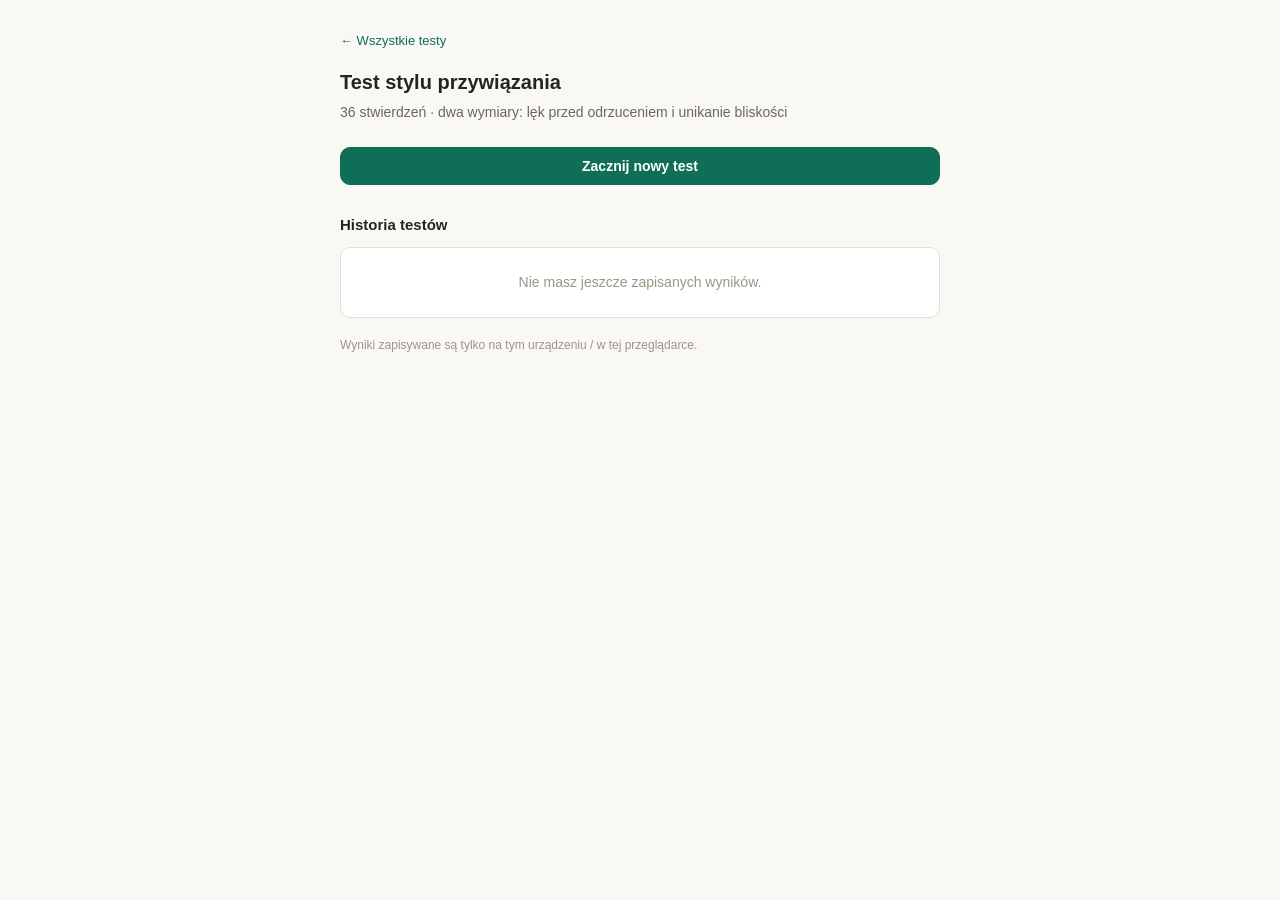
==== testy/test-przywiazania.html @ dd5290df "Pierwsza wersja: strona startowa i test stylu przywiązania - index.html: lista testów - testy/test-p" ====
<!DOCTYPE html>
<html lang="pl">
<head>
<meta charset="UTF-8">
<meta name="viewport" content="width=device-width, initial-scale=1.0">
<title>Test stylu przywiązania</title>
<style>
  :root{
    --bg:#FAF8F4;
    --surface:#FFFFFF;
    --surface-2:#F1EEE6;
    --text:#26241F;
    --text-secondary:#6B6759;
    --text-muted:#9A9585;
    --border:#E3DFD2;
    --accent:#0F6E56;
    --accent-100:#E1F5EE;
    --accent-800:#085041;
    --warm:#B5511E;
    --warm-100:#FAECE7;
    --warm-800:#4A1B0C;
    --radius:10px;
  }
  @media (prefers-color-scheme: dark){
    :root{
      --bg:#1B1A17;
      --surface:#242320;
      --surface-2:#2D2B27;
      --text:#EDEAE1;
      --text-secondary:#B0AB9C;
      --text-muted:#7C7869;
      --border:#3A3833;
      --accent:#5DCAA5;
      --accent-100:#0F6E56;
      --accent-800:#E1F5EE;
      --warm:#F0997B;
      --warm-100:#712B13;
      --warm-800:#FAECE7;
    }
  }
  *{box-sizing:border-box;}
  body{
    margin:0;
    font-family:-apple-system,BlinkMacSystemFont,"Segoe UI",Roboto,Helvetica,Arial,sans-serif;
    background:var(--bg);
    color:var(--text);
    line-height:1.55;
  }
  #app{
    max-width:640px;
    margin:0 auto;
    padding:28px 20px 60px;
  }
  h1{
    font-size:20px;
    font-weight:600;
    margin:0 0 4px;
  }
  .subtitle{
    color:var(--text-secondary);
    font-size:14px;
    margin:0 0 24px;
  }
  .card{
    background:var(--surface);
    border:1px solid var(--border);
    border-radius:var(--radius);
    padding:18px 18px;
    margin-bottom:14px;
  }
  button{
    font-family:inherit;
    font-size:14px;
    border-radius:var(--radius);
    border:1px solid var(--border);
    background:var(--surface);
    color:var(--text);
    padding:10px 14px;
    cursor:pointer;
  }
  button:hover{background:var(--surface-2);}
  button:active{transform:scale(0.98);}
  button:disabled{opacity:0.4;cursor:default;}
  .btn-primary{
    background:var(--accent);
    color:#fff;
    border:1px solid var(--accent);
    font-weight:600;
  }
  .btn-primary:hover{filter:brightness(1.05);}
  .btn-block{width:100%;}
  .progress-track{
    height:5px;
    background:var(--surface-2);
    border-radius:3px;
    overflow:hidden;
    margin-bottom:18px;
  }
  .progress-fill{
    height:100%;
    background:var(--accent);
    border-radius:3px;
    transition:width .2s ease;
  }
  .q-meta{
    font-size:12px;
    color:var(--text-muted);
    margin:0 0 6px;
  }
  .q-text{
    font-size:17px;
    margin:0 0 18px;
  }
  .scale-row{
    display:grid;
    grid-template-columns:repeat(7,1fr);
    gap:6px;
    margin-bottom:6px;
  }
  .scale-btn{
    padding:10px 0;
    font-weight:600;
    font-size:14px;
    text-align:center;
  }
  .scale-btn.selected{
    background:var(--accent);
    border-color:var(--accent);
    color:#fff;
  }
  .scale-labels{
    display:flex;
    justify-content:space-between;
    font-size:11px;
    color:var(--text-muted);
    margin-bottom:20px;
  }
  .nav-row{
    display:flex;
    justify-content:space-between;
    align-items:center;
  }
  .badge{
    display:inline-block;
    font-size:12px;
    font-weight:600;
    padding:3px 10px;
    border-radius:20px;
    background:var(--accent-100);
    color:var(--accent-800);
  }
  .result-id{
    font-size:12px;
    color:var(--text-muted);
    font-family:ui-monospace,SFMono-Regular,Menlo,monospace;
  }
  .metric-label{
    display:flex;
    justify-content:space-between;
    font-size:13px;
    color:var(--text-secondary);
    margin-bottom:4px;
  }
  .metric-track{
    height:9px;
    background:var(--surface-2);
    border-radius:5px;
    overflow:hidden;
    margin-bottom:16px;
  }
  .metric-fill{
    height:100%;
    border-radius:5px;
  }
  .style-name{
    font-size:22px;
    font-weight:600;
    margin:0 0 4px;
  }
  .style-desc{
    font-size:15px;
    color:var(--text-secondary);
    margin:0 0 4px;
  }
  .hist-item{
    display:flex;
    justify-content:space-between;
    align-items:center;
    padding:12px 4px;
    border-bottom:1px solid var(--border);
    cursor:pointer;
  }
  .hist-item:last-child{border-bottom:none;}
  .hist-date{
    font-size:13px;
    color:var(--text-secondary);
  }
  .hist-style{
    font-size:14px;
    font-weight:600;
  }
  .empty{
    color:var(--text-muted);
    font-size:14px;
    text-align:center;
    padding:20px 0;
  }
  .answer-row{
    display:flex;
    justify-content:space-between;
    gap:12px;
    padding:8px 0;
    border-bottom:1px solid var(--border);
    font-size:13px;
  }
  .answer-row:last-child{border-bottom:none;}
  .answer-q{color:var(--text-secondary);}
  .answer-v{font-weight:600;white-space:nowrap;}
  .link-btn{
    background:none;
    border:none;
    color:var(--accent);
    padding:0;
    font-weight:600;
  }
  .top-nav{
    display:flex;
    gap:8px;
    margin-bottom:18px;
  }
  .note{
    font-size:12px;
    color:var(--text-muted);
    margin-top:18px;
  }
  .error-banner{
    background:var(--warm-100);
    color:var(--warm-800);
    border:1px solid var(--warm);
    border-radius:var(--radius);
    padding:12px 14px;
    font-size:13px;
    margin-bottom:14px;
  }
</style>
</head>
<body>
<div id="app"></div>
<script>
// 36-pozycyjny kwestionariusz stylu przywiązania (wersja autorska,
// inspirowana dwuwymiarowym modelem lęku i unikania stosowanym m.in. w ECR-R)
const ITEMS = [
  {t:'anx', r:false, q:'Martwię się, że partner nie kocha mnie tak bardzo, jak ja jego/ją.'},
  {t:'avo', r:false, q:'Wolę nie dzielić się głębszymi uczuciami z partnerem.'},
  {t:'anx', r:false, q:'Często zastanawiam się, czy partner naprawdę chce ze mną być.'},
  {t:'avo', r:false, q:'Czuję się nieswojo, gdy partner chce być bardzo blisko mnie emocjonalnie.'},
  {t:'anx', r:false, q:'Boję się, że zostanę odrzucony/a lub porzucony/a przez bliską osobę.'},
  {t:'avo', r:false, q:'Trudno mi pozwolić sobie na zależność od bliskiej osoby.'},
  {t:'anx', r:false, q:'Potrzebuję częstych zapewnień, że jestem kochany/a.'},
  {t:'avo', r:false, q:'Wolę radzić sobie z problemami sam/sama niż szukać wsparcia u partnera.'},
  {t:'anx', r:false, q:'Czuję niepokój, gdy partner spędza czas z dala ode mnie.'},
  {t:'avo', r:false, q:'Zachowuję dystans, gdy związek staje się zbyt intymny.'},
  {t:'anx', r:false, q:'Łatwo wpadam w niepokój, gdy myślę, że nasz związek może się skończyć.'},
  {t:'avo', r:false, q:'Rzadko otwieram się przed partnerem na temat swoich obaw.'},
  {t:'anx', r:false, q:'Zbytnio przejmuję się tym, co partner o mnie myśli.'},
  {t:'avo', r:false, q:'Czuję się skrępowany/a, gdy partner okazuje mi zbyt dużo czułości.'},
  {t:'anx', r:false, q:'Czuję się niespokojny/a, gdy nie mam kontaktu z partnerem przez dłuższy czas.'},
  {t:'avo', r:false, q:'Wolę, żeby związek nie wymagał zbyt dużej bliskości emocjonalnej.'},
  {t:'anx', r:false, q:'Boję się, że partner straci zainteresowanie mną.'},
  {t:'avo', r:false, q:'Trudno mi mówić partnerowi o swoich prawdziwych uczuciach.'},
  {t:'anx', r:false, q:'Często potrzebuję potwierdzenia, że nasz związek ma się dobrze.'},
  {t:'avo', r:false, q:'Unikam rozmów o przyszłości związku.'},
  {t:'anx', r:false, q:'Martwię się, że nie jestem wystarczająco dobry/a dla partnera.'},
  {t:'avo', r:false, q:'Czuję ulgę, gdy mam czas z dala od partnera.'},
  {t:'anx', r:false, q:'Kiedy partner jest w złym humorze, zastanawiam się, czy to przeze mnie.'},
  {t:'avo', r:false, q:'Wolę zachować część swojego życia tylko dla siebie, nawet przed partnerem.'},
  {t:'anx', r:true,  q:'Czuję się bezpiecznie w związku i rzadko się o niego martwię.'},
  {t:'avo', r:true,  q:'Czuję się swobodnie, dzieląc się z partnerem swoimi myślami i uczuciami.'},
  {t:'anx', r:true,  q:'Rzadko obawiam się, że partner mnie zostawi.'},
  {t:'avo', r:true,  q:'Łatwo mi prosić partnera o wsparcie, gdy tego potrzebuję.'},
  {t:'anx', r:true,  q:'Łatwo mi zaufać, że partner mnie kocha.'},
  {t:'avo', r:true,  q:'Cieszy mnie bliskość emocjonalna z partnerem.'},
  {t:'anx', r:true,  q:'Kiedy nie mogę skontaktować się z partnerem, zakładam po prostu, że ma zajęty dzień.'},
  {t:'avo', r:true,  q:'Bez trudu pozwalam sobie na zależność od bliskiej osoby.'},
  {t:'anx', r:true,  q:'Nie potrzebuję ciągłych zapewnień, by czuć się pewnie w związku.'},
  {t:'avo', r:true,  q:'Rozmowa o uczuciach z partnerem przychodzi mi naturalnie.'},
  {t:'anx', r:true,  q:'Zwykle nie martwię się tym, co partner o mnie myśli.'},
  {t:'avo', r:true,  q:'Czuję się komfortowo, gdy partner jest bardzo blisko mnie emocjonalnie.'}
];
const SCALE_MIN_LABEL = 'zdecydowanie się nie zgadzam';
const SCALE_MAX_LABEL = 'zdecydowanie się zgadzam';

let state = { view:'home', qIdx:0, answers:new Array(ITEMS.length).fill(null), history:[], viewingId:null, viewingFull:null };

const app = document.getElementById('app');

function genId(){
  const d = new Date();
  const stamp = d.getFullYear().toString()+String(d.getMonth()+1).padStart(2,'0')+String(d.getDate()).padStart(2,'0')+'-'+String(d.getHours()).padStart(2,'0')+String(d.getMinutes()).padStart(2,'0')+String(d.getSeconds()).padStart(2,'0');
  const rand = Math.random().toString(36).slice(2,6).toUpperCase();
  return 'T-'+stamp+'-'+rand;
}

function computeResult(answers){
  const anxVals = [], avoVals = [];
  ITEMS.forEach((it,i)=>{
    let v = answers[i];
    if(v===null) return;
    if(it.r) v = 8 - v;
    if(it.t==='anx') anxVals.push(v); else avoVals.push(v);
  });
  const anxAvg = anxVals.reduce((a,b)=>a+b,0)/anxVals.length;
  const avoAvg = avoVals.reduce((a,b)=>a+b,0)/avoVals.length;
  const anxPct = Math.round(((anxAvg-1)/6)*100);
  const avoPct = Math.round(((avoAvg-1)/6)*100);
  const highAnx = anxAvg > 4;
  const highAvo = avoAvg > 4;
  let style, desc;
  if(!highAnx && !highAvo){
    style='Bezpieczny';
    desc='Czujesz się względnie swobodnie zarówno z bliskością, jak i z niezależnością. Ufasz partnerowi i nie masz silnej obawy przed odrzuceniem ani potrzeby trzymania dystansu.';
  } else if(highAnx && !highAvo){
    style='Lękowo-ambiwalentny';
    desc='Zależy Ci na bliskości i często potrzebujesz zapewnień o uczuciach partnera. Możesz odczuwać niepokój związany z obawą przed odrzuceniem lub utratą związku.';
  } else if(!highAnx && highAvo){
    style='Unikająco-lekceważący';
    desc='Cenisz niezależność i możesz czuć dyskomfort przy dużej bliskości emocjonalnej. Wolisz polegać na sobie niż szukać wsparcia u innych.';
  } else {
    style='Lękowo-unikający';
    desc='Z jednej strony pragniesz bliskości, z drugiej obawiasz się jej i trzymasz dystans. To połączenie niepokoju o relację i trudności z otwarciem się na partnera.';
  }
  return {anxPct, avoPct, style, desc};
}

// --- Warstwa zapisu -------------------------------------------------------
// Działa w dwóch środowiskach:
//  1) artefakt Claude (window.storage) - gdy plik otwarty na claude.ai,
//  2) zwykła strona WWW, np. GitHub Pages (localStorage przeglądarki).
// W obu przypadkach dane zostają WYŁĄCZNIE na urządzeniu użytkownika.
const store = (function(){
  const hasClaude = !!(window.storage && typeof window.storage.get === 'function' && typeof window.storage.set === 'function');
  let hasLocal = false;
  try{ localStorage.setItem('__t','1'); localStorage.removeItem('__t'); hasLocal = true; }catch(e){}
  return {
    available: hasClaude || hasLocal,
    async get(key){
      if(hasClaude){ const r = await window.storage.get(key, false); return r && r.value ? r.value : null; }
      if(hasLocal){ return localStorage.getItem(key); }
      return null;
    },
    async set(key, value){
      if(hasClaude){ await window.storage.set(key, value, false); return; }
      if(hasLocal){ localStorage.setItem(key, value); return; }
      throw new Error('brak dostępnego magazynu danych');
    }
  };
})();

function storageAvailable(){ return store.available; }

async function loadIndex(){
  if(!storageAvailable()) return [];
  try{
    const v = await store.get('ecrr_index');
    return v ? JSON.parse(v) : [];
  }catch(e){ return []; }
}

async function saveTest(answers, result){
  const id = genId();
  const date = new Date().toISOString();
  const full = Object.assign({ id: id, date: date, answers: answers }, result);
  let saveError = null;
  if(!storageAvailable()){
    saveError = 'Zapis niedostępny: przeglądarka blokuje pamięć lokalną (np. tryb prywatny). Wynik jest widoczny poniżej, ale nie trafi do historii.';
  } else {
    try{
      await store.set('ecrr_full_'+id, JSON.stringify(full));
      const idx = await loadIndex();
      idx.unshift({ id: id, date: date, anxPct: result.anxPct, avoPct: result.avoPct, style: result.style });
      await store.set('ecrr_index', JSON.stringify(idx));
    }catch(e){
      saveError = 'Zapis nie powiódł się (' + (e && e.message ? e.message : 'nieznany błąd') + '). Wynik jest widoczny poniżej, ale nie trafi do historii.';
    }
  }
  return { full: full, saveError: saveError };
}

async function loadFull(id){
  try{
    const v = await store.get('ecrr_full_'+id);
    return v ? JSON.parse(v) : null;
  }catch(e){ return null; }
}

function formatDate(iso){
  const d = new Date(iso);
  return d.toLocaleDateString('pl-PL', {day:'2-digit', month:'2-digit', year:'numeric'}) + ' ' + d.toLocaleTimeString('pl-PL', {hour:'2-digit', minute:'2-digit'});
}

function render(){
  if(state.view==='home') renderHome();
  else if(state.view==='quiz') renderQuiz();
  else if(state.view==='result') renderResult(state.lastResult, state.lastAnswers, state.lastId, false);
  else if(state.view==='detail') renderResult(state.viewingFull, state.viewingFull.answers, state.viewingFull.id, true);
}

async function renderHome(){
  const idx = await loadIndex();
  state.history = idx;
  app.innerHTML = `
    <p style="margin:0 0 14px;"><a href="../index.html" style="color:var(--accent);font-size:13px;text-decoration:none;">← Wszystkie testy</a></p>
    <h1>Test stylu przywiązania</h1>
    <p class="subtitle">36 stwierdzeń · dwa wymiary: lęk przed odrzuceniem i unikanie bliskości</p>
    <button class="btn-primary btn-block" id="start">Zacznij nowy test</button>
    <h2 style="font-size:15px;font-weight:600;margin:28px 0 10px;">Historia testów</h2>
    ${!storageAvailable() ? '<div class="error-banner">Zapis historii jest niedostępny w tej przeglądarce (np. tryb prywatny lub zablokowana pamięć lokalna). Test działa, ale wyniki nie będą zapamiętane.</div>' : ''}
    <div class="card" style="padding:4px 14px;">
      ${idx.length===0 ? '<div class="empty">Nie masz jeszcze zapisanych wyników.</div>' :
        idx.map(t=>`
          <div class="hist-item" data-id="${t.id}">
            <div>
              <div class="hist-style">${t.style}</div>
              <div class="hist-date">${formatDate(t.date)} · <span class="result-id">${t.id}</span></div>
            </div>
            <span style="color:var(--text-muted);font-size:18px;">›</span>
          </div>
        `).join('')}
    </div>
    <p class="note">Wyniki zapisywane są tylko na tym urządzeniu / w tej przeglądarce.</p>
  `;
  document.getElementById('start').addEventListener('click', ()=>{
    state.view='quiz'; state.qIdx=0; state.answers=new Array(ITEMS.length).fill(null);
    render();
  });
  app.querySelectorAll('.hist-item').forEach(el=>{
    el.addEventListener('click', async ()=>{
      const full = await loadFull(el.getAttribute('data-id'));
      if(full){ state.viewingFull = full; state.view='detail'; render(); }
    });
  });
}

function renderQuiz(){
  const i = state.qIdx;
  const it = ITEMS[i];
  const pct = Math.round((i/ITEMS.length)*100);
  const current = state.answers[i];
  app.innerHTML = `
    <div class="progress-track"><div class="progress-fill" style="width:${pct}%"></div></div>
    <p class="q-meta">Pytanie ${i+1} z ${ITEMS.length}</p>
    <p class="q-text">${it.q}</p>
    <div class="scale-row">
      ${[1,2,3,4,5,6,7].map(v=>`<button class="scale-btn ${current===v?'selected':''}" data-v="${v}">${v}</button>`).join('')}
    </div>
    <div class="scale-labels"><span>${SCALE_MIN_LABEL}</span><span>${SCALE_MAX_LABEL}</span></div>
    <div class="nav-row">
      <button id="back" ${i===0?'disabled':''}>← Wstecz</button>
      <button id="home2" style="border:none;background:none;color:var(--text-muted);">Przerwij</button>
    </div>
  `;
  app.querySelectorAll('.scale-btn').forEach(btn=>{
    btn.addEventListener('click', async ()=>{
      state.answers[i] = parseInt(btn.getAttribute('data-v'));
      if(i+1 < ITEMS.length){
        state.qIdx++;
        render();
      } else {
        const result = computeResult(state.answers);
        const { full, saveError } = await saveTest(state.answers.slice(), result);
        state.lastResult = result;
        state.lastAnswers = state.answers.slice();
        state.lastId = full.id;
        state.lastDate = full.date;
        state.lastSaveError = saveError;
        state.view='result';
        render();
      }
    });
  });
  document.getElementById('back').addEventListener('click', ()=>{ if(i>0){ state.qIdx--; render(); } });
  document.getElementById('home2').addEventListener('click', ()=>{ state.view='home'; render(); });
}

function renderResult(result, answers, id, fromHistory){
  const date = fromHistory ? state.viewingFull.date : state.lastDate;
  app.innerHTML = `
    <div class="top-nav">
      <button id="toHome">← Strona główna</button>
    </div>
    ${(!fromHistory && state.lastSaveError) ? `<div class="error-banner">${state.lastSaveError}</div>` : ''}
    <div class="card">
      <div style="display:flex;justify-content:space-between;align-items:flex-start;margin-bottom:14px;">
        <span class="badge">${fromHistory ? 'Wynik z historii' : 'Nowy wynik'}</span>
        <span class="result-id">${id}</span>
      </div>
      <p class="style-name">${result.style}</p>
      <p class="style-desc">${result.desc}</p>
      <div style="margin-top:18px;">
        <div class="metric-label"><span>Lęk przed odrzuceniem</span><span>${result.anxPct}%</span></div>
        <div class="metric-track"><div class="metric-fill" style="width:${result.anxPct}%;background:var(--warm);"></div></div>
        <div class="metric-label"><span>Unikanie bliskości</span><span>${result.avoPct}%</span></div>
        <div class="metric-track"><div class="metric-fill" style="width:${result.avoPct}%;background:var(--accent);"></div></div>
      </div>
      <p class="note">Wykonano: ${formatDate(date)}</p>
    </div>
    <button class="link-btn" id="toggleAnswers" style="margin-bottom:10px;">Pokaż wszystkie odpowiedzi</button>
    <div class="card" id="answersPanel" style="display:none;padding:6px 14px;"></div>
    <button class="btn-primary btn-block" id="newTest" style="margin-top:16px;">Zrób nowy test</button>
  `;
  document.getElementById('toHome').addEventListener('click', ()=>{ state.view='home'; render(); });
  document.getElementById('newTest').addEventListener('click', ()=>{
    state.view='quiz'; state.qIdx=0; state.answers=new Array(ITEMS.length).fill(null);
    render();
  });
  const toggle = document.getElementById('toggleAnswers');
  const panel = document.getElementById('answersPanel');
  let shown = false;
  toggle.addEventListener('click', ()=>{
    shown = !shown;
    if(shown){
      panel.innerHTML = ITEMS.map((it,i)=>`
        <div class="answer-row">
          <span class="answer-q">${i+1}. ${it.q}</span>
          <span class="answer-v">${answers[i]}</span>
        </div>
      `).join('');
      panel.style.display='block';
      toggle.textContent='Ukryj odpowiedzi';
    } else {
      panel.style.display='none';
      toggle.textContent='Pokaż wszystkie odpowiedzi';
    }
  });
}

render();
</script>
</body>
</html>
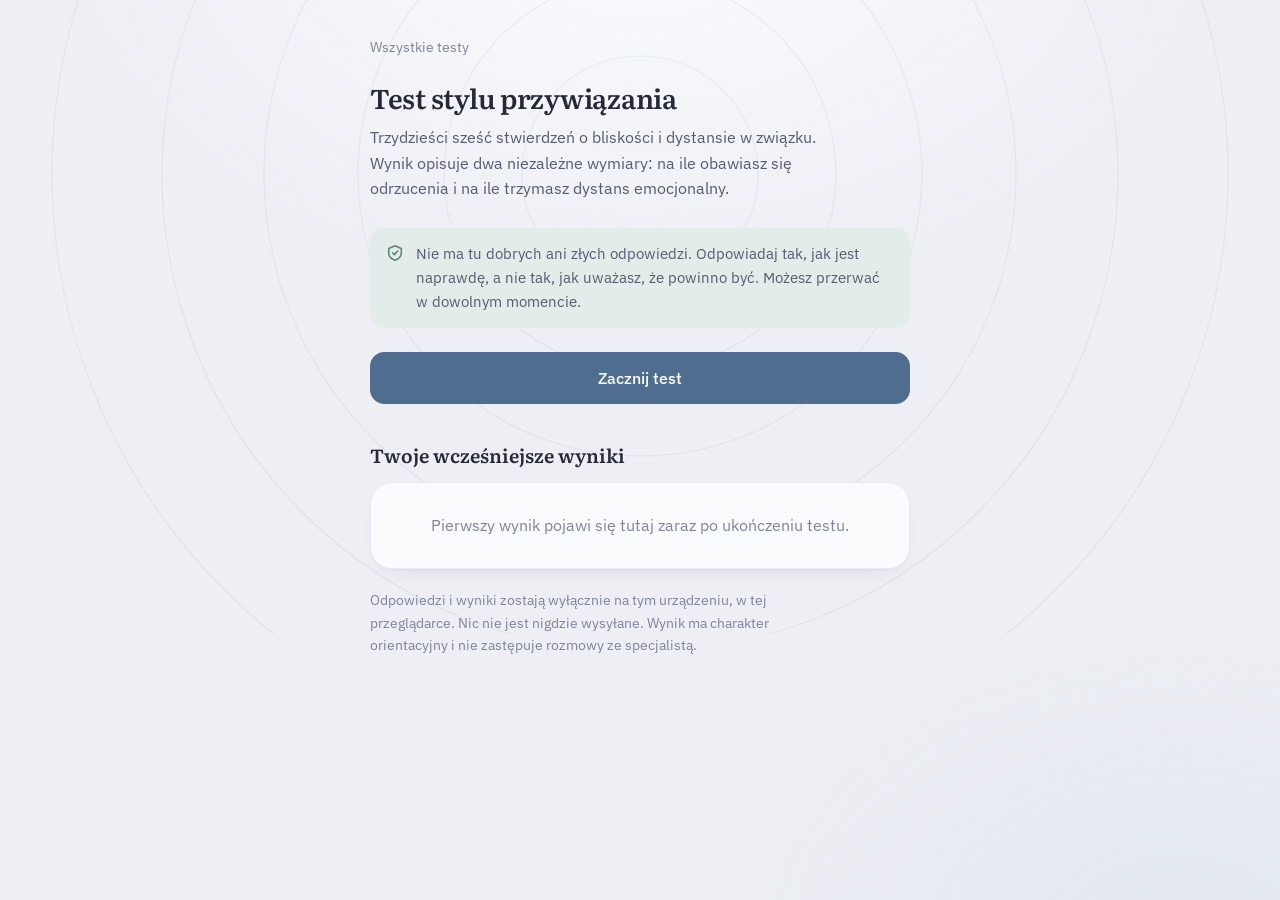
==== commit 21bbbd17: "Przebudowa warstwy wizualnej pod kątem czytelności - skala 1-7: siedem pełnowymiarowych wierszy z na" ====
--- a/testy/test-przywiazania.html
+++ b/testy/test-przywiazania.html
@@ -4,247 +4,479 @@
 <meta charset="UTF-8">
 <meta name="viewport" content="width=device-width, initial-scale=1.0">
 <title>Test stylu przywiązania</title>
+<link rel="preconnect" href="https://fonts.googleapis.com">
+<link rel="preconnect" href="https://fonts.gstatic.com" crossorigin>
+<link href="https://fonts.googleapis.com/css2?family=IBM+Plex+Sans:wght@400;500;600&family=Literata:opsz,wght@7..72,400;7..72,500;7..72,600&display=swap&subset=latin,latin-ext" rel="stylesheet">
 <style>
   :root{
-    --bg:#FAF8F4;
-    --surface:#FFFFFF;
-    --surface-2:#F1EEE6;
-    --text:#26241F;
-    --text-secondary:#6B6759;
-    --text-muted:#9A9585;
-    --border:#E3DFD2;
-    --accent:#0F6E56;
-    --accent-100:#E1F5EE;
-    --accent-800:#085041;
-    --warm:#B5511E;
-    --warm-100:#FAECE7;
-    --warm-800:#4A1B0C;
-    --radius:10px;
+    --paper:#EDEFF4;
+    --paper-deep:#E3E7F0;
+    --surface:#FAFBFD;
+    --surface-2:#F1F3F8;
+    --ink:#262A38;
+    --ink-2:#555B70;
+    --ink-3:#7E849A;
+    --line:#DBDFEA;
+    --line-soft:#E8EBF2;
+    --calm:#4F6D8F;
+    --calm-deep:#3C5572;
+    --calm-tint:#E2EAF3;
+    --sage:#5F8578;
+    --sage-tint:#E2EDE9;
+    --heather:#8E6B88;
+    --heather-tint:#EFE6EE;
+    --r-sm:8px;
+    --r-md:14px;
+    --r-lg:22px;
+    --shadow:0 1px 2px rgba(38,42,56,.04), 0 8px 24px -16px rgba(38,42,56,.22);
+    --serif:"Literata",Georgia,"Times New Roman",serif;
+    --sans:"IBM Plex Sans",-apple-system,BlinkMacSystemFont,"Segoe UI",Roboto,Helvetica,Arial,sans-serif;
   }
   @media (prefers-color-scheme: dark){
     :root{
-      --bg:#1B1A17;
-      --surface:#242320;
-      --surface-2:#2D2B27;
-      --text:#EDEAE1;
-      --text-secondary:#B0AB9C;
-      --text-muted:#7C7869;
-      --border:#3A3833;
-      --accent:#5DCAA5;
-      --accent-100:#0F6E56;
-      --accent-800:#E1F5EE;
-      --warm:#F0997B;
-      --warm-100:#712B13;
-      --warm-800:#FAECE7;
+      --paper:#171A23;
+      --paper-deep:#12141B;
+      --surface:#1F2330;
+      --surface-2:#262B3A;
+      --ink:#E7E9F0;
+      --ink-2:#A9AFC2;
+      --ink-3:#848AA0;
+      --line:#333949;
+      --line-soft:#2A2F3D;
+      --calm:#8FB2D4;
+      --calm-deep:#A8C5E2;
+      --calm-tint:#26354A;
+      --sage:#8FBBAC;
+      --sage-tint:#223630;
+      --heather:#C2A0BB;
+      --heather-tint:#382936;
+      --shadow:0 1px 2px rgba(0,0,0,.2), 0 8px 24px -16px rgba(0,0,0,.6);
     }
   }
   *{box-sizing:border-box;}
+  html{-webkit-text-size-adjust:100%;}
   body{
     margin:0;
-    font-family:-apple-system,BlinkMacSystemFont,"Segoe UI",Roboto,Helvetica,Arial,sans-serif;
-    background:var(--bg);
-    color:var(--text);
-    line-height:1.55;
-  }
+    font-family:var(--sans);
+    font-size:16px;
+    background:var(--paper);
+    color:var(--ink);
+    line-height:1.6;
+    -webkit-font-smoothing:antialiased;
+  }
+
+  /* Tło: koncentryczne łuki — motyw kręgów na wodzie, bardzo niskie krycie */
+  .backdrop{
+    position:fixed;
+    inset:0;
+    z-index:0;
+    pointer-events:none;
+    overflow:hidden;
+    background:
+      radial-gradient(820px 520px at 50% -8%, var(--surface) 0%, rgba(0,0,0,0) 72%),
+      radial-gradient(640px 440px at 92% 104%, var(--paper-deep) 0%, rgba(0,0,0,0) 70%);
+  }
+  .backdrop svg{
+    position:absolute;
+    top:-14vh;
+    left:50%;
+    transform:translateX(-50%);
+    width:min(1180px,160vw);
+    height:auto;
+    color:var(--calm);
+    opacity:.085;
+  }
+  @media (prefers-color-scheme: dark){ .backdrop svg{opacity:.13;} }
+
   #app{
-    max-width:640px;
+    position:relative;
+    z-index:1;
+    max-width:580px;
     margin:0 auto;
-    padding:28px 20px 60px;
-  }
+    padding:34px 20px 72px;
+  }
+
   h1{
-    font-size:20px;
+    font-family:var(--serif);
+    font-size:27px;
+    line-height:1.25;
     font-weight:600;
-    margin:0 0 4px;
-  }
-  .subtitle{
-    color:var(--text-secondary);
+    letter-spacing:-.01em;
+    margin:0 0 10px;
+  }
+  h2{
+    font-family:var(--serif);
+    font-size:19px;
+    font-weight:600;
+    margin:36px 0 12px;
+  }
+  .lede{
+    font-size:16px;
+    color:var(--ink-2);
+    margin:0 0 26px;
+    max-width:46ch;
+  }
+
+  .backlink{
+    display:inline-block;
     font-size:14px;
-    margin:0 0 24px;
-  }
+    color:var(--ink-3);
+    text-decoration:none;
+    margin-bottom:22px;
+    border-bottom:1px solid transparent;
+  }
+  .backlink:hover{color:var(--calm);border-bottom-color:var(--line);}
+
   .card{
     background:var(--surface);
-    border:1px solid var(--border);
-    border-radius:var(--radius);
-    padding:18px 18px;
-    margin-bottom:14px;
-  }
+    border:1px solid var(--line-soft);
+    border-radius:var(--r-lg);
+    padding:24px;
+    box-shadow:var(--shadow);
+  }
+
   button{
     font-family:inherit;
+    font-size:16px;
+    border-radius:var(--r-md);
+    border:1px solid var(--line);
+    background:var(--surface);
+    color:var(--ink);
+    padding:12px 18px;
+    cursor:pointer;
+    transition:background .14s ease, border-color .14s ease;
+  }
+  button:hover{background:var(--surface-2);}
+  button:disabled{opacity:.38;cursor:default;}
+  button:focus-visible, a:focus-visible{
+    outline:2px solid var(--calm);
+    outline-offset:3px;
+  }
+  .btn-primary{
+    background:var(--calm);
+    color:#fff;
+    border-color:var(--calm);
+    font-weight:500;
+    padding:15px 22px;
+  }
+  .btn-primary:hover{background:var(--calm-deep);border-color:var(--calm-deep);}
+  @media (prefers-color-scheme: dark){
+    .btn-primary{color:#141822;}
+  }
+  .btn-block{width:100%;}
+  .btn-quiet{
+    border-color:transparent;
+    background:none;
+    color:var(--ink-3);
+    padding:12px 4px;
+  }
+  .btn-quiet:hover{background:none;color:var(--ink);}
+
+  /* --- Przebieg testu --- */
+  .progress-head{
+    display:flex;
+    align-items:baseline;
+    justify-content:space-between;
+    gap:14px;
+    margin-bottom:9px;
+  }
+  .progress-count{
+    font-size:16px;
+    color:var(--ink-2);
+  }
+  .progress-count b{
+    font-weight:600;
+    color:var(--ink);
+    font-variant-numeric:tabular-nums;
+  }
+  .progress-pct{
     font-size:14px;
-    border-radius:var(--radius);
-    border:1px solid var(--border);
-    background:var(--surface);
-    color:var(--text);
-    padding:10px 14px;
-    cursor:pointer;
-  }
-  button:hover{background:var(--surface-2);}
-  button:active{transform:scale(0.98);}
-  button:disabled{opacity:0.4;cursor:default;}
-  .btn-primary{
-    background:var(--accent);
-    color:#fff;
-    border:1px solid var(--accent);
-    font-weight:600;
-  }
-  .btn-primary:hover{filter:brightness(1.05);}
-  .btn-block{width:100%;}
+    color:var(--ink-3);
+    font-variant-numeric:tabular-nums;
+  }
   .progress-track{
-    height:5px;
-    background:var(--surface-2);
-    border-radius:3px;
+    height:6px;
+    background:var(--paper-deep);
+    border-radius:99px;
     overflow:hidden;
-    margin-bottom:18px;
-  }
+    margin-bottom:30px;
+  }
+  @media (prefers-color-scheme: dark){ .progress-track{background:var(--surface-2);} }
   .progress-fill{
     height:100%;
-    background:var(--accent);
-    border-radius:3px;
-    transition:width .2s ease;
-  }
-  .q-meta{
-    font-size:12px;
-    color:var(--text-muted);
-    margin:0 0 6px;
-  }
-  .q-text{
-    font-size:17px;
-    margin:0 0 18px;
-  }
-  .scale-row{
-    display:grid;
-    grid-template-columns:repeat(7,1fr);
-    gap:6px;
-    margin-bottom:6px;
-  }
-  .scale-btn{
-    padding:10px 0;
+    background:var(--calm);
+    border-radius:99px;
+    transition:width .28s cubic-bezier(.4,0,.2,1);
+  }
+
+  .statement{
+    font-family:var(--serif);
+    font-size:22px;
+    line-height:1.45;
+    font-weight:400;
+    margin:0 0 8px;
+    letter-spacing:-.005em;
+  }
+  .statement-hint{
+    font-size:14px;
+    color:var(--ink-3);
+    margin:0 0 22px;
+  }
+
+  /* Skala: siedem pełnowymiarowych wierszy zamiast małych kwadratów */
+  .scale{
+    display:flex;
+    flex-direction:column;
+    gap:8px;
+    margin-bottom:26px;
+  }
+  .opt{
+    display:flex;
+    align-items:center;
+    gap:15px;
+    width:100%;
+    min-height:54px;
+    padding:10px 16px;
+    text-align:left;
+    background:var(--surface);
+    border:1px solid var(--line);
+    border-radius:var(--r-md);
+    font-size:16.5px;
+    line-height:1.35;
+    color:var(--ink);
+  }
+  .opt:hover{border-color:var(--calm);background:var(--surface);}
+  .opt-num{
+    flex:0 0 auto;
+    width:32px;
+    height:32px;
+    border-radius:50%;
+    display:flex;
+    align-items:center;
+    justify-content:center;
+    background:var(--surface-2);
+    border:1px solid var(--line);
+    color:var(--ink-2);
+    font-size:15px;
     font-weight:600;
-    font-size:14px;
-    text-align:center;
-  }
-  .scale-btn.selected{
-    background:var(--accent);
-    border-color:var(--accent);
+    font-variant-numeric:tabular-nums;
+  }
+  .opt.selected{
+    background:var(--calm-tint);
+    border-color:var(--calm);
+    font-weight:500;
+  }
+  .opt.selected .opt-num{
+    background:var(--calm);
+    border-color:var(--calm);
     color:#fff;
   }
-  .scale-labels{
-    display:flex;
-    justify-content:space-between;
-    font-size:11px;
-    color:var(--text-muted);
-    margin-bottom:20px;
-  }
+  @media (prefers-color-scheme: dark){
+    .opt.selected .opt-num{color:#141822;}
+  }
+
   .nav-row{
     display:flex;
     justify-content:space-between;
     align-items:center;
-  }
-  .badge{
-    display:inline-block;
-    font-size:12px;
+    gap:12px;
+  }
+
+  /* --- Wynik --- */
+  .result-head{
+    display:flex;
+    align-items:center;
+    justify-content:space-between;
+    gap:12px;
+    margin-bottom:18px;
+  }
+  .tag{
+    font-size:13.5px;
+    font-weight:500;
+    padding:4px 12px;
+    border-radius:99px;
+    background:var(--calm-tint);
+    color:var(--calm-deep);
+  }
+  .result-id{
+    font-size:13px;
+    color:var(--ink-3);
+    font-variant-numeric:tabular-nums;
+  }
+  .style-name{
+    font-family:var(--serif);
+    font-size:28px;
+    line-height:1.2;
     font-weight:600;
-    padding:3px 10px;
-    border-radius:20px;
-    background:var(--accent-100);
-    color:var(--accent-800);
-  }
-  .result-id{
-    font-size:12px;
-    color:var(--text-muted);
-    font-family:ui-monospace,SFMono-Regular,Menlo,monospace;
-  }
+    margin:0 0 10px;
+    letter-spacing:-.015em;
+  }
+  .style-desc{
+    font-size:16.5px;
+    color:var(--ink-2);
+    margin:0;
+    max-width:48ch;
+  }
+
+  .map{
+    display:block;
+    width:100%;
+    max-width:320px;
+    height:auto;
+    margin:26px auto 4px;
+  }
+  .map-caption{
+    font-size:13.5px;
+    color:var(--ink-3);
+    text-align:center;
+    margin:0 0 4px;
+  }
+
+  .metric{margin-top:20px;}
   .metric-label{
     display:flex;
     justify-content:space-between;
-    font-size:13px;
-    color:var(--text-secondary);
-    margin-bottom:4px;
+    align-items:baseline;
+    gap:10px;
+    font-size:15.5px;
+    margin-bottom:7px;
+  }
+  .metric-label span:last-child{
+    font-weight:600;
+    font-variant-numeric:tabular-nums;
   }
   .metric-track{
-    height:9px;
+    height:10px;
     background:var(--surface-2);
-    border-radius:5px;
+    border-radius:99px;
     overflow:hidden;
-    margin-bottom:16px;
-  }
-  .metric-fill{
-    height:100%;
-    border-radius:5px;
-  }
-  .style-name{
-    font-size:22px;
-    font-weight:600;
-    margin:0 0 4px;
-  }
-  .style-desc{
-    font-size:15px;
-    color:var(--text-secondary);
-    margin:0 0 4px;
-  }
+  }
+  .metric-fill{height:100%;border-radius:99px;}
+  .metric-note{
+    font-size:14px;
+    color:var(--ink-3);
+    margin:7px 0 0;
+  }
+
+  .divider{
+    height:1px;
+    background:var(--line-soft);
+    border:0;
+    margin:22px 0;
+  }
+
+  /* --- Historia --- */
   .hist-item{
     display:flex;
     justify-content:space-between;
     align-items:center;
-    padding:12px 4px;
-    border-bottom:1px solid var(--border);
+    gap:14px;
+    width:100%;
+    padding:15px 4px;
+    border:0;
+    border-bottom:1px solid var(--line-soft);
+    border-radius:0;
+    background:none;
+    text-align:left;
     cursor:pointer;
   }
   .hist-item:last-child{border-bottom:none;}
-  .hist-date{
-    font-size:13px;
-    color:var(--text-secondary);
-  }
-  .hist-style{
-    font-size:14px;
+  .hist-item:hover{background:none;}
+  .hist-item:hover .hist-style{color:var(--calm);}
+  .hist-style{font-size:16.5px;font-weight:500;}
+  .hist-date{font-size:14px;color:var(--ink-3);font-variant-numeric:tabular-nums;}
+  .hist-chevron{color:var(--ink-3);flex:0 0 auto;}
+  .empty{
+    color:var(--ink-3);
+    font-size:15.5px;
+    text-align:center;
+    padding:26px 10px;
+    margin:0;
+  }
+
+  .answer-row{
+    display:flex;
+    justify-content:space-between;
+    gap:16px;
+    padding:11px 0;
+    border-bottom:1px solid var(--line-soft);
+    font-size:15px;
+  }
+  .answer-row:last-child{border-bottom:none;}
+  .answer-q{color:var(--ink-2);}
+  .answer-v{
     font-weight:600;
-  }
-  .empty{
-    color:var(--text-muted);
-    font-size:14px;
-    text-align:center;
-    padding:20px 0;
-  }
-  .answer-row{
-    display:flex;
-    justify-content:space-between;
-    gap:12px;
-    padding:8px 0;
-    border-bottom:1px solid var(--border);
-    font-size:13px;
-  }
-  .answer-row:last-child{border-bottom:none;}
-  .answer-q{color:var(--text-secondary);}
-  .answer-v{font-weight:600;white-space:nowrap;}
+    white-space:nowrap;
+    font-variant-numeric:tabular-nums;
+  }
+
   .link-btn{
     background:none;
-    border:none;
-    color:var(--accent);
+    border:0;
+    color:var(--calm);
     padding:0;
-    font-weight:600;
-  }
-  .top-nav{
-    display:flex;
-    gap:8px;
+    font-size:15.5px;
+    font-weight:500;
+    text-decoration:underline;
+    text-underline-offset:3px;
+    text-decoration-color:var(--line);
+  }
+  .link-btn:hover{background:none;text-decoration-color:var(--calm);}
+
+  .note{
+    font-size:14px;
+    color:var(--ink-3);
+    margin-top:20px;
+    max-width:52ch;
+  }
+
+  .banner{
+    background:var(--heather-tint);
+    color:var(--ink);
+    border:1px solid var(--heather);
+    border-radius:var(--r-md);
+    padding:14px 16px;
+    font-size:15px;
     margin-bottom:18px;
   }
-  .note{
-    font-size:12px;
-    color:var(--text-muted);
-    margin-top:18px;
-  }
-  .error-banner{
-    background:var(--warm-100);
-    color:var(--warm-800);
-    border:1px solid var(--warm);
-    border-radius:var(--radius);
-    padding:12px 14px;
-    font-size:13px;
-    margin-bottom:14px;
+
+  .safe-note{
+    display:flex;
+    gap:12px;
+    align-items:flex-start;
+    background:var(--sage-tint);
+    border-radius:var(--r-md);
+    padding:14px 16px;
+    font-size:15px;
+    color:var(--ink-2);
+    margin:0 0 24px;
+  }
+  .safe-note svg{flex:0 0 auto;margin-top:2px;color:var(--sage);}
+
+  @media (max-width:420px){
+    h1{font-size:24px;}
+    .statement{font-size:20px;}
+    .opt{font-size:16px;gap:12px;padding:10px 13px;}
+    #app{padding:26px 16px 60px;}
+  }
+  @media (prefers-reduced-motion: reduce){
+    *{transition:none !important;animation:none !important;}
   }
 </style>
 </head>
 <body>
+<div class="backdrop" aria-hidden="true">
+  <svg viewBox="0 0 1180 760" fill="none" xmlns="http://www.w3.org/2000/svg">
+    <g stroke="currentColor" stroke-width="1.15">
+      <circle cx="590" cy="300" r="118"/>
+      <circle cx="590" cy="300" r="196"/>
+      <circle cx="590" cy="300" r="282"/>
+      <circle cx="590" cy="300" r="376"/>
+      <circle cx="590" cy="300" r="478"/>
+      <circle cx="590" cy="300" r="588"/>
+    </g>
+  </svg>
+</div>
 <div id="app"></div>
 <script>
 // 36-pozycyjny kwestionariusz stylu przywiązania (wersja autorska,
@@ -287,10 +519,29 @@
   {t:'anx', r:true,  q:'Zwykle nie martwię się tym, co partner o mnie myśli.'},
   {t:'avo', r:true,  q:'Czuję się komfortowo, gdy partner jest bardzo blisko mnie emocjonalnie.'}
 ];
-const SCALE_MIN_LABEL = 'zdecydowanie się nie zgadzam';
-const SCALE_MAX_LABEL = 'zdecydowanie się zgadzam';
-
-let state = { view:'home', qIdx:0, answers:new Array(ITEMS.length).fill(null), history:[], viewingId:null, viewingFull:null };
+
+// Pełna, nazwana skala — każdy stopień ma czytelny opis, nie tylko cyfrę.
+const SCALE = [
+  {v:1, label:'zdecydowanie się nie zgadzam'},
+  {v:2, label:'nie zgadzam się'},
+  {v:3, label:'raczej się nie zgadzam'},
+  {v:4, label:'ani tak, ani nie'},
+  {v:5, label:'raczej się zgadzam'},
+  {v:6, label:'zgadzam się'},
+  {v:7, label:'zdecydowanie się zgadzam'}
+];
+function scaleLabel(v){
+  for(var i=0;i<SCALE.length;i++){ if(SCALE[i].v===v) return SCALE[i].label; }
+  return '';
+}
+
+function esc(s){
+  return String(s).replace(/[&<>"']/g, function(c){
+    return {'&':'&amp;','<':'&lt;','>':'&gt;','"':'&quot;',"'":'&#39;'}[c];
+  });
+}
+
+let state = { view:'home', qIdx:0, answers:new Array(ITEMS.length).fill(null), history:[], viewingFull:null };
 
 const app = document.getElementById('app');
 
@@ -372,7 +623,7 @@
   const full = Object.assign({ id: id, date: date, answers: answers }, result);
   let saveError = null;
   if(!storageAvailable()){
-    saveError = 'Zapis niedostępny: przeglądarka blokuje pamięć lokalną (np. tryb prywatny). Wynik jest widoczny poniżej, ale nie trafi do historii.';
+    saveError = 'Zapis historii jest wyłączony w tej przeglądarce, więc ten wynik nie zostanie zapamiętany. Możesz go teraz przeczytać lub zapisać samodzielnie.';
   } else {
     try{
       await store.set('ecrr_full_'+id, JSON.stringify(full));
@@ -380,7 +631,7 @@
       idx.unshift({ id: id, date: date, anxPct: result.anxPct, avoPct: result.avoPct, style: result.style });
       await store.set('ecrr_index', JSON.stringify(idx));
     }catch(e){
-      saveError = 'Zapis nie powiódł się (' + (e && e.message ? e.message : 'nieznany błąd') + '). Wynik jest widoczny poniżej, ale nie trafi do historii.';
+      saveError = 'Nie udało się zapisać wyniku w pamięci przeglądarki (' + (e && e.message ? e.message : 'nieznany powód') + '). Wynik jest widoczny poniżej, ale nie trafi do historii.';
     }
   }
   return { full: full, saveError: saveError };
@@ -395,7 +646,7 @@
 
 function formatDate(iso){
   const d = new Date(iso);
-  return d.toLocaleDateString('pl-PL', {day:'2-digit', month:'2-digit', year:'numeric'}) + ' ' + d.toLocaleTimeString('pl-PL', {hour:'2-digit', minute:'2-digit'});
+  return d.toLocaleDateString('pl-PL', {day:'2-digit', month:'2-digit', year:'numeric'}) + ', ' + d.toLocaleTimeString('pl-PL', {hour:'2-digit', minute:'2-digit'});
 }
 
 function render(){
@@ -403,31 +654,39 @@
   else if(state.view==='quiz') renderQuiz();
   else if(state.view==='result') renderResult(state.lastResult, state.lastAnswers, state.lastId, false);
   else if(state.view==='detail') renderResult(state.viewingFull, state.viewingFull.answers, state.viewingFull.id, true);
+  window.scrollTo(0,0);
 }
 
 async function renderHome(){
   const idx = await loadIndex();
   state.history = idx;
   app.innerHTML = `
-    <p style="margin:0 0 14px;"><a href="../index.html" style="color:var(--accent);font-size:13px;text-decoration:none;">← Wszystkie testy</a></p>
+    <a class="backlink" href="../index.html">Wszystkie testy</a>
     <h1>Test stylu przywiązania</h1>
-    <p class="subtitle">36 stwierdzeń · dwa wymiary: lęk przed odrzuceniem i unikanie bliskości</p>
-    <button class="btn-primary btn-block" id="start">Zacznij nowy test</button>
-    <h2 style="font-size:15px;font-weight:600;margin:28px 0 10px;">Historia testów</h2>
-    ${!storageAvailable() ? '<div class="error-banner">Zapis historii jest niedostępny w tej przeglądarce (np. tryb prywatny lub zablokowana pamięć lokalna). Test działa, ale wyniki nie będą zapamiętane.</div>' : ''}
-    <div class="card" style="padding:4px 14px;">
-      ${idx.length===0 ? '<div class="empty">Nie masz jeszcze zapisanych wyników.</div>' :
+    <p class="lede">Trzydzieści sześć stwierdzeń o bliskości i dystansie w związku. Wynik opisuje dwa niezależne wymiary: na ile obawiasz się odrzucenia i na ile trzymasz dystans emocjonalny.</p>
+
+    <div class="safe-note">
+      <svg width="18" height="18" viewBox="0 0 18 18" fill="none" stroke="currentColor" stroke-width="1.6" stroke-linecap="round" stroke-linejoin="round" aria-hidden="true"><path d="M9 1.8 2.7 4.5v4.2c0 3.6 2.6 6.4 6.3 7.5 3.7-1.1 6.3-3.9 6.3-7.5V4.5Z"/><path d="m6.6 8.8 1.8 1.8 3.3-3.6"/></svg>
+      <span>Nie ma tu dobrych ani złych odpowiedzi. Odpowiadaj tak, jak jest naprawdę, a nie tak, jak uważasz, że powinno być. Możesz przerwać w dowolnym momencie.</span>
+    </div>
+
+    <button class="btn-primary btn-block" id="start">Zacznij test</button>
+
+    <h2>Twoje wcześniejsze wyniki</h2>
+    ${!storageAvailable() ? '<div class="banner">Ta przeglądarka ma wyłączoną pamięć lokalną (np. tryb prywatny), więc wyniki nie będą zapamiętywane. Sam test działa normalnie.</div>' : ''}
+    <div class="card" style="padding:4px 20px;">
+      ${idx.length===0 ? '<p class="empty">Pierwszy wynik pojawi się tutaj zaraz po ukończeniu testu.</p>' :
         idx.map(t=>`
-          <div class="hist-item" data-id="${t.id}">
-            <div>
-              <div class="hist-style">${t.style}</div>
-              <div class="hist-date">${formatDate(t.date)} · <span class="result-id">${t.id}</span></div>
-            </div>
-            <span style="color:var(--text-muted);font-size:18px;">›</span>
-          </div>
+          <button class="hist-item" data-id="${esc(t.id)}">
+            <span>
+              <span class="hist-style">${esc(t.style)}</span><br>
+              <span class="hist-date">${formatDate(t.date)}</span>
+            </span>
+            <svg class="hist-chevron" width="9" height="15" viewBox="0 0 9 15" fill="none" stroke="currentColor" stroke-width="1.7" stroke-linecap="round" stroke-linejoin="round" aria-hidden="true"><path d="m1.5 1.5 6 6-6 6"/></svg>
+          </button>
         `).join('')}
     </div>
-    <p class="note">Wyniki zapisywane są tylko na tym urządzeniu / w tej przeglądarce.</p>
+    <p class="note">Odpowiedzi i wyniki zostają wyłącznie na tym urządzeniu, w tej przeglądarce. Nic nie jest nigdzie wysyłane. Wynik ma charakter orientacyjny i nie zastępuje rozmowy ze specjalistą.</p>
   `;
   document.getElementById('start').addEventListener('click', ()=>{
     state.view='quiz'; state.qIdx=0; state.answers=new Array(ITEMS.length).fill(null);
@@ -441,72 +700,142 @@
   });
 }
 
+async function answerQuestion(i, value){
+  state.answers[i] = value;
+  if(i+1 < ITEMS.length){
+    state.qIdx++;
+    render();
+  } else {
+    const result = computeResult(state.answers);
+    const { full, saveError } = await saveTest(state.answers.slice(), result);
+    state.lastResult = result;
+    state.lastAnswers = state.answers.slice();
+    state.lastId = full.id;
+    state.lastDate = full.date;
+    state.lastSaveError = saveError;
+    state.view='result';
+    render();
+  }
+}
+
 function renderQuiz(){
   const i = state.qIdx;
   const it = ITEMS[i];
   const pct = Math.round((i/ITEMS.length)*100);
   const current = state.answers[i];
   app.innerHTML = `
+    <div class="progress-head">
+      <span class="progress-count">Pytanie <b>${i+1}</b> z <b>${ITEMS.length}</b></span>
+      <span class="progress-pct">${pct}% ukończone</span>
+    </div>
     <div class="progress-track"><div class="progress-fill" style="width:${pct}%"></div></div>
-    <p class="q-meta">Pytanie ${i+1} z ${ITEMS.length}</p>
-    <p class="q-text">${it.q}</p>
-    <div class="scale-row">
-      ${[1,2,3,4,5,6,7].map(v=>`<button class="scale-btn ${current===v?'selected':''}" data-v="${v}">${v}</button>`).join('')}
+
+    <p class="statement">${esc(it.q)}</p>
+    <p class="statement-hint">Na ile to zdanie pasuje do Ciebie?</p>
+
+    <div class="scale">
+      ${SCALE.map(s=>`
+        <button class="opt ${current===s.v?'selected':''}" data-v="${s.v}">
+          <span class="opt-num">${s.v}</span>
+          <span>${s.label}</span>
+        </button>
+      `).join('')}
     </div>
-    <div class="scale-labels"><span>${SCALE_MIN_LABEL}</span><span>${SCALE_MAX_LABEL}</span></div>
+
     <div class="nav-row">
-      <button id="back" ${i===0?'disabled':''}>← Wstecz</button>
-      <button id="home2" style="border:none;background:none;color:var(--text-muted);">Przerwij</button>
+      <button id="back" ${i===0?'disabled':''}>Wstecz</button>
+      <button class="btn-quiet" id="home2">Przerwij test</button>
     </div>
   `;
-  app.querySelectorAll('.scale-btn').forEach(btn=>{
-    btn.addEventListener('click', async ()=>{
-      state.answers[i] = parseInt(btn.getAttribute('data-v'));
-      if(i+1 < ITEMS.length){
-        state.qIdx++;
-        render();
-      } else {
-        const result = computeResult(state.answers);
-        const { full, saveError } = await saveTest(state.answers.slice(), result);
-        state.lastResult = result;
-        state.lastAnswers = state.answers.slice();
-        state.lastId = full.id;
-        state.lastDate = full.date;
-        state.lastSaveError = saveError;
-        state.view='result';
-        render();
-      }
-    });
+  app.querySelectorAll('.opt').forEach(btn=>{
+    btn.addEventListener('click', ()=>{ answerQuestion(i, parseInt(btn.getAttribute('data-v'),10)); });
   });
   document.getElementById('back').addEventListener('click', ()=>{ if(i>0){ state.qIdx--; render(); } });
   document.getElementById('home2').addEventListener('click', ()=>{ state.view='home'; render(); });
 }
 
+// Skrót klawiaturowy: klawisze 1-7 wybierają odpowiedź.
+document.addEventListener('keydown', function(e){
+  if(state.view!=='quiz') return;
+  if(e.ctrlKey || e.altKey || e.metaKey) return;
+  const n = parseInt(e.key,10);
+  if(n>=1 && n<=7){
+    e.preventDefault();
+    answerQuestion(state.qIdx, n);
+  }
+});
+
+function quadrantMap(anxPct, avoPct){
+  // Oś pozioma: unikanie bliskości. Oś pionowa: lęk przed odrzuceniem (rośnie ku górze).
+  // Pole wykresu: x 38..266, y 16..244. Nazwy ćwiartek leżą wewnątrz pól.
+  const x = 38 + (avoPct/100)*228;
+  const y = 244 - (anxPct/100)*228;
+  return `
+    <svg class="map" viewBox="0 0 280 276" role="img" aria-label="Twoja pozycja na mapie: lęk przed odrzuceniem ${anxPct} procent, unikanie bliskości ${avoPct} procent">
+      <rect x="38" y="16" width="114" height="114" fill="var(--heather-tint)"/>
+      <rect x="152" y="16" width="114" height="114" fill="var(--surface-2)"/>
+      <rect x="38" y="130" width="114" height="114" fill="var(--sage-tint)"/>
+      <rect x="152" y="130" width="114" height="114" fill="var(--surface-2)"/>
+      <g stroke="var(--line)" stroke-width="1">
+        <rect x="38" y="16" width="228" height="228" fill="none"/>
+        <line x1="152" y1="16" x2="152" y2="244"/>
+        <line x1="38" y1="130" x2="266" y2="130"/>
+      </g>
+      <g fill="var(--ink-3)" font-size="11" font-family="var(--sans)" text-anchor="middle">
+        <text x="95" y="66">lękowo-</text>
+        <text x="95" y="80">ambiwalentny</text>
+        <text x="209" y="66">lękowo-</text>
+        <text x="209" y="80">unikający</text>
+        <text x="95" y="194">bezpieczny</text>
+        <text x="209" y="187">unikająco-</text>
+        <text x="209" y="201">lekceważący</text>
+      </g>
+      <g fill="var(--ink-3)" font-size="11" font-family="var(--sans)">
+        <text x="152" y="266" text-anchor="middle">unikanie bliskości →</text>
+        <text x="16" y="130" text-anchor="middle" transform="rotate(-90 16 130)">lęk przed odrzuceniem →</text>
+      </g>
+      <circle cx="${x.toFixed(1)}" cy="${y.toFixed(1)}" r="12" fill="var(--calm)" opacity=".2"/>
+      <circle cx="${x.toFixed(1)}" cy="${y.toFixed(1)}" r="6" fill="var(--calm)" stroke="var(--surface)" stroke-width="2.2"/>
+    </svg>
+  `;
+}
+
 function renderResult(result, answers, id, fromHistory){
   const date = fromHistory ? state.viewingFull.date : state.lastDate;
   app.innerHTML = `
-    <div class="top-nav">
-      <button id="toHome">← Strona główna</button>
+    <button class="backlink" id="toHome" style="border:0;background:none;padding:0;cursor:pointer;">Strona główna testu</button>
+    ${(!fromHistory && state.lastSaveError) ? `<div class="banner">${esc(state.lastSaveError)}</div>` : ''}
+    <div class="card">
+      <div class="result-head">
+        <span class="tag">${fromHistory ? 'Wynik z historii' : 'Twój wynik'}</span>
+        <span class="result-id">${formatDate(date)}</span>
+      </div>
+      <p class="style-name">${esc(result.style)}</p>
+      <p class="style-desc">${esc(result.desc)}</p>
+
+      ${quadrantMap(result.anxPct, result.avoPct)}
+      <p class="map-caption">Twoje miejsce na dwóch wymiarach przywiązania</p>
+
+      <hr class="divider">
+
+      <div class="metric">
+        <div class="metric-label"><span>Lęk przed odrzuceniem</span><span>${result.anxPct}%</span></div>
+        <div class="metric-track"><div class="metric-fill" style="width:${result.anxPct}%;background:var(--heather);"></div></div>
+        <p class="metric-note">Jak bardzo zajmuje Cię myśl o tym, że bliska osoba może odejść.</p>
+      </div>
+      <div class="metric">
+        <div class="metric-label"><span>Unikanie bliskości</span><span>${result.avoPct}%</span></div>
+        <div class="metric-track"><div class="metric-fill" style="width:${result.avoPct}%;background:var(--sage);"></div></div>
+        <p class="metric-note">Jak bardzo wolisz trzymać uczucia dla siebie i polegać tylko na sobie.</p>
+      </div>
     </div>
-    ${(!fromHistory && state.lastSaveError) ? `<div class="error-banner">${state.lastSaveError}</div>` : ''}
-    <div class="card">
-      <div style="display:flex;justify-content:space-between;align-items:flex-start;margin-bottom:14px;">
-        <span class="badge">${fromHistory ? 'Wynik z historii' : 'Nowy wynik'}</span>
-        <span class="result-id">${id}</span>
-      </div>
-      <p class="style-name">${result.style}</p>
-      <p class="style-desc">${result.desc}</p>
-      <div style="margin-top:18px;">
-        <div class="metric-label"><span>Lęk przed odrzuceniem</span><span>${result.anxPct}%</span></div>
-        <div class="metric-track"><div class="metric-fill" style="width:${result.anxPct}%;background:var(--warm);"></div></div>
-        <div class="metric-label"><span>Unikanie bliskości</span><span>${result.avoPct}%</span></div>
-        <div class="metric-track"><div class="metric-fill" style="width:${result.avoPct}%;background:var(--accent);"></div></div>
-      </div>
-      <p class="note">Wykonano: ${formatDate(date)}</p>
-    </div>
-    <button class="link-btn" id="toggleAnswers" style="margin-bottom:10px;">Pokaż wszystkie odpowiedzi</button>
-    <div class="card" id="answersPanel" style="display:none;padding:6px 14px;"></div>
-    <button class="btn-primary btn-block" id="newTest" style="margin-top:16px;">Zrób nowy test</button>
+
+    <p class="note">Styl przywiązania nie jest diagnozą ani cechą na całe życie — zmienia się wraz z doświadczeniem i relacjami. Identyfikator tego wyniku: ${esc(id)}.</p>
+
+    <p style="margin:18px 0 10px;"><button class="link-btn" id="toggleAnswers">Pokaż wszystkie odpowiedzi</button></p>
+    <div class="card" id="answersPanel" style="display:none;padding:6px 20px;"></div>
+
+    <button class="btn-primary btn-block" id="newTest" style="margin-top:20px;">Zrób test ponownie</button>
   `;
   document.getElementById('toHome').addEventListener('click', ()=>{ state.view='home'; render(); });
   document.getElementById('newTest').addEventListener('click', ()=>{
@@ -521,8 +850,8 @@
     if(shown){
       panel.innerHTML = ITEMS.map((it,i)=>`
         <div class="answer-row">
-          <span class="answer-q">${i+1}. ${it.q}</span>
-          <span class="answer-v">${answers[i]}</span>
+          <span class="answer-q">${i+1}. ${esc(it.q)}</span>
+          <span class="answer-v" title="${esc(scaleLabel(answers[i]))}">${answers[i]}</span>
         </div>
       `).join('');
       panel.style.display='block';
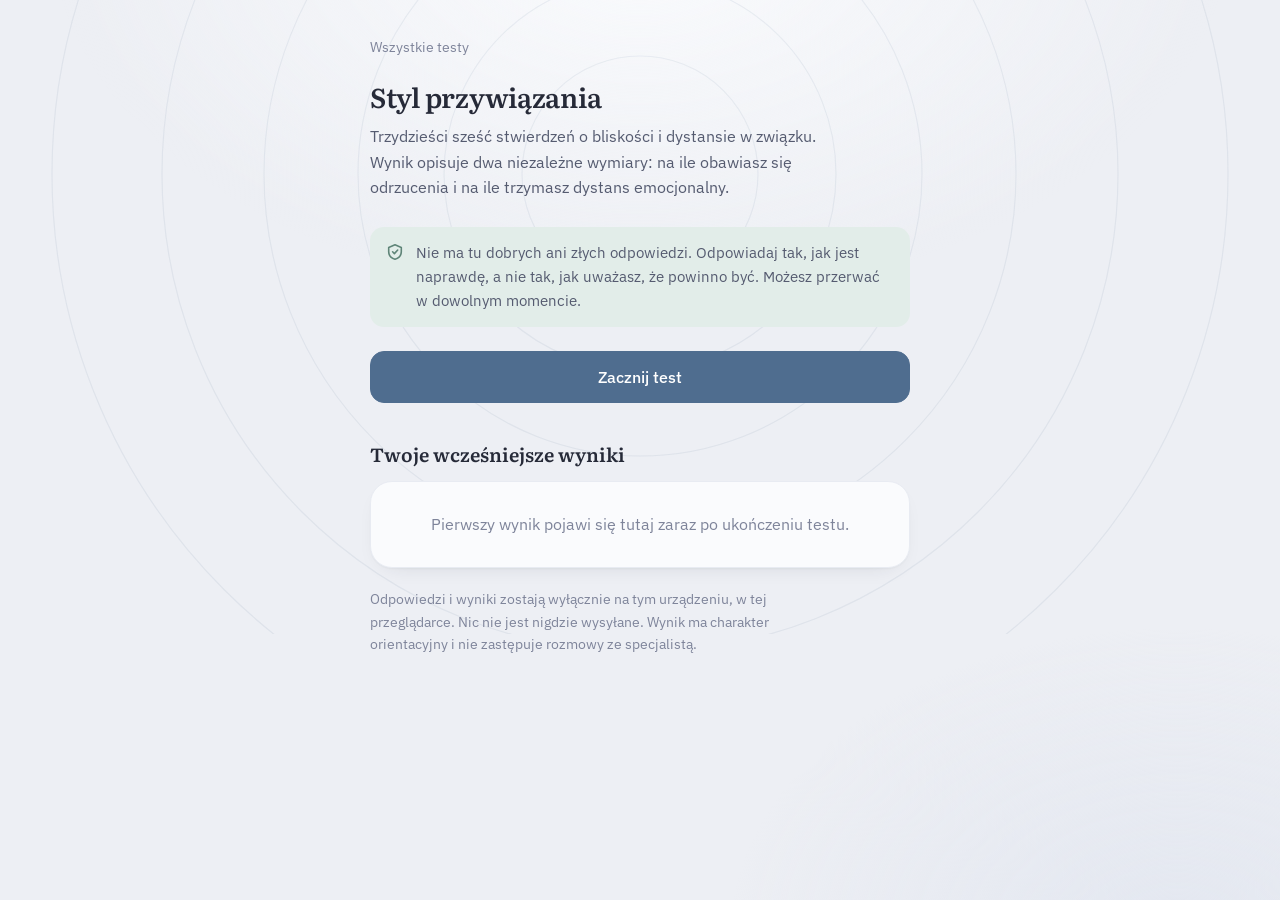
==== commit 60214808: "Treść testów w plikach JSON oraz zapis wyniku do PDF i wydruk Silnik (test.html + assets/engine.js) " ====
--- a/testy/test-przywiazania.html
+++ b/testy/test-przywiazania.html
@@ -2,868 +2,14 @@
 <html lang="pl">
 <head>
 <meta charset="UTF-8">
-<meta name="viewport" content="width=device-width, initial-scale=1.0">
-<title>Test stylu przywiązania</title>
-<link rel="preconnect" href="https://fonts.googleapis.com">
-<link rel="preconnect" href="https://fonts.gstatic.com" crossorigin>
-<link href="https://fonts.googleapis.com/css2?family=IBM+Plex+Sans:wght@400;500;600&family=Literata:opsz,wght@7..72,400;7..72,500;7..72,600&display=swap&subset=latin,latin-ext" rel="stylesheet">
-<style>
-  :root{
-    --paper:#EDEFF4;
-    --paper-deep:#E3E7F0;
-    --surface:#FAFBFD;
-    --surface-2:#F1F3F8;
-    --ink:#262A38;
-    --ink-2:#555B70;
-    --ink-3:#7E849A;
-    --line:#DBDFEA;
-    --line-soft:#E8EBF2;
-    --calm:#4F6D8F;
-    --calm-deep:#3C5572;
-    --calm-tint:#E2EAF3;
-    --sage:#5F8578;
-    --sage-tint:#E2EDE9;
-    --heather:#8E6B88;
-    --heather-tint:#EFE6EE;
-    --r-sm:8px;
-    --r-md:14px;
-    --r-lg:22px;
-    --shadow:0 1px 2px rgba(38,42,56,.04), 0 8px 24px -16px rgba(38,42,56,.22);
-    --serif:"Literata",Georgia,"Times New Roman",serif;
-    --sans:"IBM Plex Sans",-apple-system,BlinkMacSystemFont,"Segoe UI",Roboto,Helvetica,Arial,sans-serif;
-  }
-  @media (prefers-color-scheme: dark){
-    :root{
-      --paper:#171A23;
-      --paper-deep:#12141B;
-      --surface:#1F2330;
-      --surface-2:#262B3A;
-      --ink:#E7E9F0;
-      --ink-2:#A9AFC2;
-      --ink-3:#848AA0;
-      --line:#333949;
-      --line-soft:#2A2F3D;
-      --calm:#8FB2D4;
-      --calm-deep:#A8C5E2;
-      --calm-tint:#26354A;
-      --sage:#8FBBAC;
-      --sage-tint:#223630;
-      --heather:#C2A0BB;
-      --heather-tint:#382936;
-      --shadow:0 1px 2px rgba(0,0,0,.2), 0 8px 24px -16px rgba(0,0,0,.6);
-    }
-  }
-  *{box-sizing:border-box;}
-  html{-webkit-text-size-adjust:100%;}
-  body{
-    margin:0;
-    font-family:var(--sans);
-    font-size:16px;
-    background:var(--paper);
-    color:var(--ink);
-    line-height:1.6;
-    -webkit-font-smoothing:antialiased;
-  }
-
-  /* Tło: koncentryczne łuki — motyw kręgów na wodzie, bardzo niskie krycie */
-  .backdrop{
-    position:fixed;
-    inset:0;
-    z-index:0;
-    pointer-events:none;
-    overflow:hidden;
-    background:
-      radial-gradient(820px 520px at 50% -8%, var(--surface) 0%, rgba(0,0,0,0) 72%),
-      radial-gradient(640px 440px at 92% 104%, var(--paper-deep) 0%, rgba(0,0,0,0) 70%);
-  }
-  .backdrop svg{
-    position:absolute;
-    top:-14vh;
-    left:50%;
-    transform:translateX(-50%);
-    width:min(1180px,160vw);
-    height:auto;
-    color:var(--calm);
-    opacity:.085;
-  }
-  @media (prefers-color-scheme: dark){ .backdrop svg{opacity:.13;} }
-
-  #app{
-    position:relative;
-    z-index:1;
-    max-width:580px;
-    margin:0 auto;
-    padding:34px 20px 72px;
-  }
-
-  h1{
-    font-family:var(--serif);
-    font-size:27px;
-    line-height:1.25;
-    font-weight:600;
-    letter-spacing:-.01em;
-    margin:0 0 10px;
-  }
-  h2{
-    font-family:var(--serif);
-    font-size:19px;
-    font-weight:600;
-    margin:36px 0 12px;
-  }
-  .lede{
-    font-size:16px;
-    color:var(--ink-2);
-    margin:0 0 26px;
-    max-width:46ch;
-  }
-
-  .backlink{
-    display:inline-block;
-    font-size:14px;
-    color:var(--ink-3);
-    text-decoration:none;
-    margin-bottom:22px;
-    border-bottom:1px solid transparent;
-  }
-  .backlink:hover{color:var(--calm);border-bottom-color:var(--line);}
-
-  .card{
-    background:var(--surface);
-    border:1px solid var(--line-soft);
-    border-radius:var(--r-lg);
-    padding:24px;
-    box-shadow:var(--shadow);
-  }
-
-  button{
-    font-family:inherit;
-    font-size:16px;
-    border-radius:var(--r-md);
-    border:1px solid var(--line);
-    background:var(--surface);
-    color:var(--ink);
-    padding:12px 18px;
-    cursor:pointer;
-    transition:background .14s ease, border-color .14s ease;
-  }
-  button:hover{background:var(--surface-2);}
-  button:disabled{opacity:.38;cursor:default;}
-  button:focus-visible, a:focus-visible{
-    outline:2px solid var(--calm);
-    outline-offset:3px;
-  }
-  .btn-primary{
-    background:var(--calm);
-    color:#fff;
-    border-color:var(--calm);
-    font-weight:500;
-    padding:15px 22px;
-  }
-  .btn-primary:hover{background:var(--calm-deep);border-color:var(--calm-deep);}
-  @media (prefers-color-scheme: dark){
-    .btn-primary{color:#141822;}
-  }
-  .btn-block{width:100%;}
-  .btn-quiet{
-    border-color:transparent;
-    background:none;
-    color:var(--ink-3);
-    padding:12px 4px;
-  }
-  .btn-quiet:hover{background:none;color:var(--ink);}
-
-  /* --- Przebieg testu --- */
-  .progress-head{
-    display:flex;
-    align-items:baseline;
-    justify-content:space-between;
-    gap:14px;
-    margin-bottom:9px;
-  }
-  .progress-count{
-    font-size:16px;
-    color:var(--ink-2);
-  }
-  .progress-count b{
-    font-weight:600;
-    color:var(--ink);
-    font-variant-numeric:tabular-nums;
-  }
-  .progress-pct{
-    font-size:14px;
-    color:var(--ink-3);
-    font-variant-numeric:tabular-nums;
-  }
-  .progress-track{
-    height:6px;
-    background:var(--paper-deep);
-    border-radius:99px;
-    overflow:hidden;
-    margin-bottom:30px;
-  }
-  @media (prefers-color-scheme: dark){ .progress-track{background:var(--surface-2);} }
-  .progress-fill{
-    height:100%;
-    background:var(--calm);
-    border-radius:99px;
-    transition:width .28s cubic-bezier(.4,0,.2,1);
-  }
-
-  .statement{
-    font-family:var(--serif);
-    font-size:22px;
-    line-height:1.45;
-    font-weight:400;
-    margin:0 0 8px;
-    letter-spacing:-.005em;
-  }
-  .statement-hint{
-    font-size:14px;
-    color:var(--ink-3);
-    margin:0 0 22px;
-  }
-
-  /* Skala: siedem pełnowymiarowych wierszy zamiast małych kwadratów */
-  .scale{
-    display:flex;
-    flex-direction:column;
-    gap:8px;
-    margin-bottom:26px;
-  }
-  .opt{
-    display:flex;
-    align-items:center;
-    gap:15px;
-    width:100%;
-    min-height:54px;
-    padding:10px 16px;
-    text-align:left;
-    background:var(--surface);
-    border:1px solid var(--line);
-    border-radius:var(--r-md);
-    font-size:16.5px;
-    line-height:1.35;
-    color:var(--ink);
-  }
-  .opt:hover{border-color:var(--calm);background:var(--surface);}
-  .opt-num{
-    flex:0 0 auto;
-    width:32px;
-    height:32px;
-    border-radius:50%;
-    display:flex;
-    align-items:center;
-    justify-content:center;
-    background:var(--surface-2);
-    border:1px solid var(--line);
-    color:var(--ink-2);
-    font-size:15px;
-    font-weight:600;
-    font-variant-numeric:tabular-nums;
-  }
-  .opt.selected{
-    background:var(--calm-tint);
-    border-color:var(--calm);
-    font-weight:500;
-  }
-  .opt.selected .opt-num{
-    background:var(--calm);
-    border-color:var(--calm);
-    color:#fff;
-  }
-  @media (prefers-color-scheme: dark){
-    .opt.selected .opt-num{color:#141822;}
-  }
-
-  .nav-row{
-    display:flex;
-    justify-content:space-between;
-    align-items:center;
-    gap:12px;
-  }
-
-  /* --- Wynik --- */
-  .result-head{
-    display:flex;
-    align-items:center;
-    justify-content:space-between;
-    gap:12px;
-    margin-bottom:18px;
-  }
-  .tag{
-    font-size:13.5px;
-    font-weight:500;
-    padding:4px 12px;
-    border-radius:99px;
-    background:var(--calm-tint);
-    color:var(--calm-deep);
-  }
-  .result-id{
-    font-size:13px;
-    color:var(--ink-3);
-    font-variant-numeric:tabular-nums;
-  }
-  .style-name{
-    font-family:var(--serif);
-    font-size:28px;
-    line-height:1.2;
-    font-weight:600;
-    margin:0 0 10px;
-    letter-spacing:-.015em;
-  }
-  .style-desc{
-    font-size:16.5px;
-    color:var(--ink-2);
-    margin:0;
-    max-width:48ch;
-  }
-
-  .map{
-    display:block;
-    width:100%;
-    max-width:320px;
-    height:auto;
-    margin:26px auto 4px;
-  }
-  .map-caption{
-    font-size:13.5px;
-    color:var(--ink-3);
-    text-align:center;
-    margin:0 0 4px;
-  }
-
-  .metric{margin-top:20px;}
-  .metric-label{
-    display:flex;
-    justify-content:space-between;
-    align-items:baseline;
-    gap:10px;
-    font-size:15.5px;
-    margin-bottom:7px;
-  }
-  .metric-label span:last-child{
-    font-weight:600;
-    font-variant-numeric:tabular-nums;
-  }
-  .metric-track{
-    height:10px;
-    background:var(--surface-2);
-    border-radius:99px;
-    overflow:hidden;
-  }
-  .metric-fill{height:100%;border-radius:99px;}
-  .metric-note{
-    font-size:14px;
-    color:var(--ink-3);
-    margin:7px 0 0;
-  }
-
-  .divider{
-    height:1px;
-    background:var(--line-soft);
-    border:0;
-    margin:22px 0;
-  }
-
-  /* --- Historia --- */
-  .hist-item{
-    display:flex;
-    justify-content:space-between;
-    align-items:center;
-    gap:14px;
-    width:100%;
-    padding:15px 4px;
-    border:0;
-    border-bottom:1px solid var(--line-soft);
-    border-radius:0;
-    background:none;
-    text-align:left;
-    cursor:pointer;
-  }
-  .hist-item:last-child{border-bottom:none;}
-  .hist-item:hover{background:none;}
-  .hist-item:hover .hist-style{color:var(--calm);}
-  .hist-style{font-size:16.5px;font-weight:500;}
-  .hist-date{font-size:14px;color:var(--ink-3);font-variant-numeric:tabular-nums;}
-  .hist-chevron{color:var(--ink-3);flex:0 0 auto;}
-  .empty{
-    color:var(--ink-3);
-    font-size:15.5px;
-    text-align:center;
-    padding:26px 10px;
-    margin:0;
-  }
-
-  .answer-row{
-    display:flex;
-    justify-content:space-between;
-    gap:16px;
-    padding:11px 0;
-    border-bottom:1px solid var(--line-soft);
-    font-size:15px;
-  }
-  .answer-row:last-child{border-bottom:none;}
-  .answer-q{color:var(--ink-2);}
-  .answer-v{
-    font-weight:600;
-    white-space:nowrap;
-    font-variant-numeric:tabular-nums;
-  }
-
-  .link-btn{
-    background:none;
-    border:0;
-    color:var(--calm);
-    padding:0;
-    font-size:15.5px;
-    font-weight:500;
-    text-decoration:underline;
-    text-underline-offset:3px;
-    text-decoration-color:var(--line);
-  }
-  .link-btn:hover{background:none;text-decoration-color:var(--calm);}
-
-  .note{
-    font-size:14px;
-    color:var(--ink-3);
-    margin-top:20px;
-    max-width:52ch;
-  }
-
-  .banner{
-    background:var(--heather-tint);
-    color:var(--ink);
-    border:1px solid var(--heather);
-    border-radius:var(--r-md);
-    padding:14px 16px;
-    font-size:15px;
-    margin-bottom:18px;
-  }
-
-  .safe-note{
-    display:flex;
-    gap:12px;
-    align-items:flex-start;
-    background:var(--sage-tint);
-    border-radius:var(--r-md);
-    padding:14px 16px;
-    font-size:15px;
-    color:var(--ink-2);
-    margin:0 0 24px;
-  }
-  .safe-note svg{flex:0 0 auto;margin-top:2px;color:var(--sage);}
-
-  @media (max-width:420px){
-    h1{font-size:24px;}
-    .statement{font-size:20px;}
-    .opt{font-size:16px;gap:12px;padding:10px 13px;}
-    #app{padding:26px 16px 60px;}
-  }
-  @media (prefers-reduced-motion: reduce){
-    *{transition:none !important;animation:none !important;}
-  }
-</style>
+<title>Test stylu przywiązania — Psytesty</title>
+<!-- Stary adres testu. Treść przeniesiona do testy/przywiazanie.json,
+     obsługiwana przez silnik test.html. Ten plik tylko przekierowuje. -->
+<meta http-equiv="refresh" content="0; url=../test.html?id=przywiazanie">
+<link rel="canonical" href="../test.html?id=przywiazanie">
+<script>location.replace('../test.html?id=przywiazanie');</script>
 </head>
 <body>
-<div class="backdrop" aria-hidden="true">
-  <svg viewBox="0 0 1180 760" fill="none" xmlns="http://www.w3.org/2000/svg">
-    <g stroke="currentColor" stroke-width="1.15">
-      <circle cx="590" cy="300" r="118"/>
-      <circle cx="590" cy="300" r="196"/>
-      <circle cx="590" cy="300" r="282"/>
-      <circle cx="590" cy="300" r="376"/>
-      <circle cx="590" cy="300" r="478"/>
-      <circle cx="590" cy="300" r="588"/>
-    </g>
-  </svg>
-</div>
-<div id="app"></div>
-<script>
-// 36-pozycyjny kwestionariusz stylu przywiązania (wersja autorska,
-// inspirowana dwuwymiarowym modelem lęku i unikania stosowanym m.in. w ECR-R)
-const ITEMS = [
-  {t:'anx', r:false, q:'Martwię się, że partner nie kocha mnie tak bardzo, jak ja jego/ją.'},
-  {t:'avo', r:false, q:'Wolę nie dzielić się głębszymi uczuciami z partnerem.'},
-  {t:'anx', r:false, q:'Często zastanawiam się, czy partner naprawdę chce ze mną być.'},
-  {t:'avo', r:false, q:'Czuję się nieswojo, gdy partner chce być bardzo blisko mnie emocjonalnie.'},
-  {t:'anx', r:false, q:'Boję się, że zostanę odrzucony/a lub porzucony/a przez bliską osobę.'},
-  {t:'avo', r:false, q:'Trudno mi pozwolić sobie na zależność od bliskiej osoby.'},
-  {t:'anx', r:false, q:'Potrzebuję częstych zapewnień, że jestem kochany/a.'},
-  {t:'avo', r:false, q:'Wolę radzić sobie z problemami sam/sama niż szukać wsparcia u partnera.'},
-  {t:'anx', r:false, q:'Czuję niepokój, gdy partner spędza czas z dala ode mnie.'},
-  {t:'avo', r:false, q:'Zachowuję dystans, gdy związek staje się zbyt intymny.'},
-  {t:'anx', r:false, q:'Łatwo wpadam w niepokój, gdy myślę, że nasz związek może się skończyć.'},
-  {t:'avo', r:false, q:'Rzadko otwieram się przed partnerem na temat swoich obaw.'},
-  {t:'anx', r:false, q:'Zbytnio przejmuję się tym, co partner o mnie myśli.'},
-  {t:'avo', r:false, q:'Czuję się skrępowany/a, gdy partner okazuje mi zbyt dużo czułości.'},
-  {t:'anx', r:false, q:'Czuję się niespokojny/a, gdy nie mam kontaktu z partnerem przez dłuższy czas.'},
-  {t:'avo', r:false, q:'Wolę, żeby związek nie wymagał zbyt dużej bliskości emocjonalnej.'},
-  {t:'anx', r:false, q:'Boję się, że partner straci zainteresowanie mną.'},
-  {t:'avo', r:false, q:'Trudno mi mówić partnerowi o swoich prawdziwych uczuciach.'},
-  {t:'anx', r:false, q:'Często potrzebuję potwierdzenia, że nasz związek ma się dobrze.'},
-  {t:'avo', r:false, q:'Unikam rozmów o przyszłości związku.'},
-  {t:'anx', r:false, q:'Martwię się, że nie jestem wystarczająco dobry/a dla partnera.'},
-  {t:'avo', r:false, q:'Czuję ulgę, gdy mam czas z dala od partnera.'},
-  {t:'anx', r:false, q:'Kiedy partner jest w złym humorze, zastanawiam się, czy to przeze mnie.'},
-  {t:'avo', r:false, q:'Wolę zachować część swojego życia tylko dla siebie, nawet przed partnerem.'},
-  {t:'anx', r:true,  q:'Czuję się bezpiecznie w związku i rzadko się o niego martwię.'},
-  {t:'avo', r:true,  q:'Czuję się swobodnie, dzieląc się z partnerem swoimi myślami i uczuciami.'},
-  {t:'anx', r:true,  q:'Rzadko obawiam się, że partner mnie zostawi.'},
-  {t:'avo', r:true,  q:'Łatwo mi prosić partnera o wsparcie, gdy tego potrzebuję.'},
-  {t:'anx', r:true,  q:'Łatwo mi zaufać, że partner mnie kocha.'},
-  {t:'avo', r:true,  q:'Cieszy mnie bliskość emocjonalna z partnerem.'},
-  {t:'anx', r:true,  q:'Kiedy nie mogę skontaktować się z partnerem, zakładam po prostu, że ma zajęty dzień.'},
-  {t:'avo', r:true,  q:'Bez trudu pozwalam sobie na zależność od bliskiej osoby.'},
-  {t:'anx', r:true,  q:'Nie potrzebuję ciągłych zapewnień, by czuć się pewnie w związku.'},
-  {t:'avo', r:true,  q:'Rozmowa o uczuciach z partnerem przychodzi mi naturalnie.'},
-  {t:'anx', r:true,  q:'Zwykle nie martwię się tym, co partner o mnie myśli.'},
-  {t:'avo', r:true,  q:'Czuję się komfortowo, gdy partner jest bardzo blisko mnie emocjonalnie.'}
-];
-
-// Pełna, nazwana skala — każdy stopień ma czytelny opis, nie tylko cyfrę.
-const SCALE = [
-  {v:1, label:'zdecydowanie się nie zgadzam'},
-  {v:2, label:'nie zgadzam się'},
-  {v:3, label:'raczej się nie zgadzam'},
-  {v:4, label:'ani tak, ani nie'},
-  {v:5, label:'raczej się zgadzam'},
-  {v:6, label:'zgadzam się'},
-  {v:7, label:'zdecydowanie się zgadzam'}
-];
-function scaleLabel(v){
-  for(var i=0;i<SCALE.length;i++){ if(SCALE[i].v===v) return SCALE[i].label; }
-  return '';
-}
-
-function esc(s){
-  return String(s).replace(/[&<>"']/g, function(c){
-    return {'&':'&amp;','<':'&lt;','>':'&gt;','"':'&quot;',"'":'&#39;'}[c];
-  });
-}
-
-let state = { view:'home', qIdx:0, answers:new Array(ITEMS.length).fill(null), history:[], viewingFull:null };
-
-const app = document.getElementById('app');
-
-function genId(){
-  const d = new Date();
-  const stamp = d.getFullYear().toString()+String(d.getMonth()+1).padStart(2,'0')+String(d.getDate()).padStart(2,'0')+'-'+String(d.getHours()).padStart(2,'0')+String(d.getMinutes()).padStart(2,'0')+String(d.getSeconds()).padStart(2,'0');
-  const rand = Math.random().toString(36).slice(2,6).toUpperCase();
-  return 'T-'+stamp+'-'+rand;
-}
-
-function computeResult(answers){
-  const anxVals = [], avoVals = [];
-  ITEMS.forEach((it,i)=>{
-    let v = answers[i];
-    if(v===null) return;
-    if(it.r) v = 8 - v;
-    if(it.t==='anx') anxVals.push(v); else avoVals.push(v);
-  });
-  const anxAvg = anxVals.reduce((a,b)=>a+b,0)/anxVals.length;
-  const avoAvg = avoVals.reduce((a,b)=>a+b,0)/avoVals.length;
-  const anxPct = Math.round(((anxAvg-1)/6)*100);
-  const avoPct = Math.round(((avoAvg-1)/6)*100);
-  const highAnx = anxAvg > 4;
-  const highAvo = avoAvg > 4;
-  let style, desc;
-  if(!highAnx && !highAvo){
-    style='Bezpieczny';
-    desc='Czujesz się względnie swobodnie zarówno z bliskością, jak i z niezależnością. Ufasz partnerowi i nie masz silnej obawy przed odrzuceniem ani potrzeby trzymania dystansu.';
-  } else if(highAnx && !highAvo){
-    style='Lękowo-ambiwalentny';
-    desc='Zależy Ci na bliskości i często potrzebujesz zapewnień o uczuciach partnera. Możesz odczuwać niepokój związany z obawą przed odrzuceniem lub utratą związku.';
-  } else if(!highAnx && highAvo){
-    style='Unikająco-lekceważący';
-    desc='Cenisz niezależność i możesz czuć dyskomfort przy dużej bliskości emocjonalnej. Wolisz polegać na sobie niż szukać wsparcia u innych.';
-  } else {
-    style='Lękowo-unikający';
-    desc='Z jednej strony pragniesz bliskości, z drugiej obawiasz się jej i trzymasz dystans. To połączenie niepokoju o relację i trudności z otwarciem się na partnera.';
-  }
-  return {anxPct, avoPct, style, desc};
-}
-
-// --- Warstwa zapisu -------------------------------------------------------
-// Działa w dwóch środowiskach:
-//  1) artefakt Claude (window.storage) - gdy plik otwarty na claude.ai,
-//  2) zwykła strona WWW, np. GitHub Pages (localStorage przeglądarki).
-// W obu przypadkach dane zostają WYŁĄCZNIE na urządzeniu użytkownika.
-const store = (function(){
-  const hasClaude = !!(window.storage && typeof window.storage.get === 'function' && typeof window.storage.set === 'function');
-  let hasLocal = false;
-  try{ localStorage.setItem('__t','1'); localStorage.removeItem('__t'); hasLocal = true; }catch(e){}
-  return {
-    available: hasClaude || hasLocal,
-    async get(key){
-      if(hasClaude){ const r = await window.storage.get(key, false); return r && r.value ? r.value : null; }
-      if(hasLocal){ return localStorage.getItem(key); }
-      return null;
-    },
-    async set(key, value){
-      if(hasClaude){ await window.storage.set(key, value, false); return; }
-      if(hasLocal){ localStorage.setItem(key, value); return; }
-      throw new Error('brak dostępnego magazynu danych');
-    }
-  };
-})();
-
-function storageAvailable(){ return store.available; }
-
-async function loadIndex(){
-  if(!storageAvailable()) return [];
-  try{
-    const v = await store.get('ecrr_index');
-    return v ? JSON.parse(v) : [];
-  }catch(e){ return []; }
-}
-
-async function saveTest(answers, result){
-  const id = genId();
-  const date = new Date().toISOString();
-  const full = Object.assign({ id: id, date: date, answers: answers }, result);
-  let saveError = null;
-  if(!storageAvailable()){
-    saveError = 'Zapis historii jest wyłączony w tej przeglądarce, więc ten wynik nie zostanie zapamiętany. Możesz go teraz przeczytać lub zapisać samodzielnie.';
-  } else {
-    try{
-      await store.set('ecrr_full_'+id, JSON.stringify(full));
-      const idx = await loadIndex();
-      idx.unshift({ id: id, date: date, anxPct: result.anxPct, avoPct: result.avoPct, style: result.style });
-      await store.set('ecrr_index', JSON.stringify(idx));
-    }catch(e){
-      saveError = 'Nie udało się zapisać wyniku w pamięci przeglądarki (' + (e && e.message ? e.message : 'nieznany powód') + '). Wynik jest widoczny poniżej, ale nie trafi do historii.';
-    }
-  }
-  return { full: full, saveError: saveError };
-}
-
-async function loadFull(id){
-  try{
-    const v = await store.get('ecrr_full_'+id);
-    return v ? JSON.parse(v) : null;
-  }catch(e){ return null; }
-}
-
-function formatDate(iso){
-  const d = new Date(iso);
-  return d.toLocaleDateString('pl-PL', {day:'2-digit', month:'2-digit', year:'numeric'}) + ', ' + d.toLocaleTimeString('pl-PL', {hour:'2-digit', minute:'2-digit'});
-}
-
-function render(){
-  if(state.view==='home') renderHome();
-  else if(state.view==='quiz') renderQuiz();
-  else if(state.view==='result') renderResult(state.lastResult, state.lastAnswers, state.lastId, false);
-  else if(state.view==='detail') renderResult(state.viewingFull, state.viewingFull.answers, state.viewingFull.id, true);
-  window.scrollTo(0,0);
-}
-
-async function renderHome(){
-  const idx = await loadIndex();
-  state.history = idx;
-  app.innerHTML = `
-    <a class="backlink" href="../index.html">Wszystkie testy</a>
-    <h1>Test stylu przywiązania</h1>
-    <p class="lede">Trzydzieści sześć stwierdzeń o bliskości i dystansie w związku. Wynik opisuje dwa niezależne wymiary: na ile obawiasz się odrzucenia i na ile trzymasz dystans emocjonalny.</p>
-
-    <div class="safe-note">
-      <svg width="18" height="18" viewBox="0 0 18 18" fill="none" stroke="currentColor" stroke-width="1.6" stroke-linecap="round" stroke-linejoin="round" aria-hidden="true"><path d="M9 1.8 2.7 4.5v4.2c0 3.6 2.6 6.4 6.3 7.5 3.7-1.1 6.3-3.9 6.3-7.5V4.5Z"/><path d="m6.6 8.8 1.8 1.8 3.3-3.6"/></svg>
-      <span>Nie ma tu dobrych ani złych odpowiedzi. Odpowiadaj tak, jak jest naprawdę, a nie tak, jak uważasz, że powinno być. Możesz przerwać w dowolnym momencie.</span>
-    </div>
-
-    <button class="btn-primary btn-block" id="start">Zacznij test</button>
-
-    <h2>Twoje wcześniejsze wyniki</h2>
-    ${!storageAvailable() ? '<div class="banner">Ta przeglądarka ma wyłączoną pamięć lokalną (np. tryb prywatny), więc wyniki nie będą zapamiętywane. Sam test działa normalnie.</div>' : ''}
-    <div class="card" style="padding:4px 20px;">
-      ${idx.length===0 ? '<p class="empty">Pierwszy wynik pojawi się tutaj zaraz po ukończeniu testu.</p>' :
-        idx.map(t=>`
-          <button class="hist-item" data-id="${esc(t.id)}">
-            <span>
-              <span class="hist-style">${esc(t.style)}</span><br>
-              <span class="hist-date">${formatDate(t.date)}</span>
-            </span>
-            <svg class="hist-chevron" width="9" height="15" viewBox="0 0 9 15" fill="none" stroke="currentColor" stroke-width="1.7" stroke-linecap="round" stroke-linejoin="round" aria-hidden="true"><path d="m1.5 1.5 6 6-6 6"/></svg>
-          </button>
-        `).join('')}
-    </div>
-    <p class="note">Odpowiedzi i wyniki zostają wyłącznie na tym urządzeniu, w tej przeglądarce. Nic nie jest nigdzie wysyłane. Wynik ma charakter orientacyjny i nie zastępuje rozmowy ze specjalistą.</p>
-  `;
-  document.getElementById('start').addEventListener('click', ()=>{
-    state.view='quiz'; state.qIdx=0; state.answers=new Array(ITEMS.length).fill(null);
-    render();
-  });
-  app.querySelectorAll('.hist-item').forEach(el=>{
-    el.addEventListener('click', async ()=>{
-      const full = await loadFull(el.getAttribute('data-id'));
-      if(full){ state.viewingFull = full; state.view='detail'; render(); }
-    });
-  });
-}
-
-async function answerQuestion(i, value){
-  state.answers[i] = value;
-  if(i+1 < ITEMS.length){
-    state.qIdx++;
-    render();
-  } else {
-    const result = computeResult(state.answers);
-    const { full, saveError } = await saveTest(state.answers.slice(), result);
-    state.lastResult = result;
-    state.lastAnswers = state.answers.slice();
-    state.lastId = full.id;
-    state.lastDate = full.date;
-    state.lastSaveError = saveError;
-    state.view='result';
-    render();
-  }
-}
-
-function renderQuiz(){
-  const i = state.qIdx;
-  const it = ITEMS[i];
-  const pct = Math.round((i/ITEMS.length)*100);
-  const current = state.answers[i];
-  app.innerHTML = `
-    <div class="progress-head">
-      <span class="progress-count">Pytanie <b>${i+1}</b> z <b>${ITEMS.length}</b></span>
-      <span class="progress-pct">${pct}% ukończone</span>
-    </div>
-    <div class="progress-track"><div class="progress-fill" style="width:${pct}%"></div></div>
-
-    <p class="statement">${esc(it.q)}</p>
-    <p class="statement-hint">Na ile to zdanie pasuje do Ciebie?</p>
-
-    <div class="scale">
-      ${SCALE.map(s=>`
-        <button class="opt ${current===s.v?'selected':''}" data-v="${s.v}">
-          <span class="opt-num">${s.v}</span>
-          <span>${s.label}</span>
-        </button>
-      `).join('')}
-    </div>
-
-    <div class="nav-row">
-      <button id="back" ${i===0?'disabled':''}>Wstecz</button>
-      <button class="btn-quiet" id="home2">Przerwij test</button>
-    </div>
-  `;
-  app.querySelectorAll('.opt').forEach(btn=>{
-    btn.addEventListener('click', ()=>{ answerQuestion(i, parseInt(btn.getAttribute('data-v'),10)); });
-  });
-  document.getElementById('back').addEventListener('click', ()=>{ if(i>0){ state.qIdx--; render(); } });
-  document.getElementById('home2').addEventListener('click', ()=>{ state.view='home'; render(); });
-}
-
-// Skrót klawiaturowy: klawisze 1-7 wybierają odpowiedź.
-document.addEventListener('keydown', function(e){
-  if(state.view!=='quiz') return;
-  if(e.ctrlKey || e.altKey || e.metaKey) return;
-  const n = parseInt(e.key,10);
-  if(n>=1 && n<=7){
-    e.preventDefault();
-    answerQuestion(state.qIdx, n);
-  }
-});
-
-function quadrantMap(anxPct, avoPct){
-  // Oś pozioma: unikanie bliskości. Oś pionowa: lęk przed odrzuceniem (rośnie ku górze).
-  // Pole wykresu: x 38..266, y 16..244. Nazwy ćwiartek leżą wewnątrz pól.
-  const x = 38 + (avoPct/100)*228;
-  const y = 244 - (anxPct/100)*228;
-  return `
-    <svg class="map" viewBox="0 0 280 276" role="img" aria-label="Twoja pozycja na mapie: lęk przed odrzuceniem ${anxPct} procent, unikanie bliskości ${avoPct} procent">
-      <rect x="38" y="16" width="114" height="114" fill="var(--heather-tint)"/>
-      <rect x="152" y="16" width="114" height="114" fill="var(--surface-2)"/>
-      <rect x="38" y="130" width="114" height="114" fill="var(--sage-tint)"/>
-      <rect x="152" y="130" width="114" height="114" fill="var(--surface-2)"/>
-      <g stroke="var(--line)" stroke-width="1">
-        <rect x="38" y="16" width="228" height="228" fill="none"/>
-        <line x1="152" y1="16" x2="152" y2="244"/>
-        <line x1="38" y1="130" x2="266" y2="130"/>
-      </g>
-      <g fill="var(--ink-3)" font-size="11" font-family="var(--sans)" text-anchor="middle">
-        <text x="95" y="66">lękowo-</text>
-        <text x="95" y="80">ambiwalentny</text>
-        <text x="209" y="66">lękowo-</text>
-        <text x="209" y="80">unikający</text>
-        <text x="95" y="194">bezpieczny</text>
-        <text x="209" y="187">unikająco-</text>
-        <text x="209" y="201">lekceważący</text>
-      </g>
-      <g fill="var(--ink-3)" font-size="11" font-family="var(--sans)">
-        <text x="152" y="266" text-anchor="middle">unikanie bliskości →</text>
-        <text x="16" y="130" text-anchor="middle" transform="rotate(-90 16 130)">lęk przed odrzuceniem →</text>
-      </g>
-      <circle cx="${x.toFixed(1)}" cy="${y.toFixed(1)}" r="12" fill="var(--calm)" opacity=".2"/>
-      <circle cx="${x.toFixed(1)}" cy="${y.toFixed(1)}" r="6" fill="var(--calm)" stroke="var(--surface)" stroke-width="2.2"/>
-    </svg>
-  `;
-}
-
-function renderResult(result, answers, id, fromHistory){
-  const date = fromHistory ? state.viewingFull.date : state.lastDate;
-  app.innerHTML = `
-    <button class="backlink" id="toHome" style="border:0;background:none;padding:0;cursor:pointer;">Strona główna testu</button>
-    ${(!fromHistory && state.lastSaveError) ? `<div class="banner">${esc(state.lastSaveError)}</div>` : ''}
-    <div class="card">
-      <div class="result-head">
-        <span class="tag">${fromHistory ? 'Wynik z historii' : 'Twój wynik'}</span>
-        <span class="result-id">${formatDate(date)}</span>
-      </div>
-      <p class="style-name">${esc(result.style)}</p>
-      <p class="style-desc">${esc(result.desc)}</p>
-
-      ${quadrantMap(result.anxPct, result.avoPct)}
-      <p class="map-caption">Twoje miejsce na dwóch wymiarach przywiązania</p>
-
-      <hr class="divider">
-
-      <div class="metric">
-        <div class="metric-label"><span>Lęk przed odrzuceniem</span><span>${result.anxPct}%</span></div>
-        <div class="metric-track"><div class="metric-fill" style="width:${result.anxPct}%;background:var(--heather);"></div></div>
-        <p class="metric-note">Jak bardzo zajmuje Cię myśl o tym, że bliska osoba może odejść.</p>
-      </div>
-      <div class="metric">
-        <div class="metric-label"><span>Unikanie bliskości</span><span>${result.avoPct}%</span></div>
-        <div class="metric-track"><div class="metric-fill" style="width:${result.avoPct}%;background:var(--sage);"></div></div>
-        <p class="metric-note">Jak bardzo wolisz trzymać uczucia dla siebie i polegać tylko na sobie.</p>
-      </div>
-    </div>
-
-    <p class="note">Styl przywiązania nie jest diagnozą ani cechą na całe życie — zmienia się wraz z doświadczeniem i relacjami. Identyfikator tego wyniku: ${esc(id)}.</p>
-
-    <p style="margin:18px 0 10px;"><button class="link-btn" id="toggleAnswers">Pokaż wszystkie odpowiedzi</button></p>
-    <div class="card" id="answersPanel" style="display:none;padding:6px 20px;"></div>
-
-    <button class="btn-primary btn-block" id="newTest" style="margin-top:20px;">Zrób test ponownie</button>
-  `;
-  document.getElementById('toHome').addEventListener('click', ()=>{ state.view='home'; render(); });
-  document.getElementById('newTest').addEventListener('click', ()=>{
-    state.view='quiz'; state.qIdx=0; state.answers=new Array(ITEMS.length).fill(null);
-    render();
-  });
-  const toggle = document.getElementById('toggleAnswers');
-  const panel = document.getElementById('answersPanel');
-  let shown = false;
-  toggle.addEventListener('click', ()=>{
-    shown = !shown;
-    if(shown){
-      panel.innerHTML = ITEMS.map((it,i)=>`
-        <div class="answer-row">
-          <span class="answer-q">${i+1}. ${esc(it.q)}</span>
-          <span class="answer-v" title="${esc(scaleLabel(answers[i]))}">${answers[i]}</span>
-        </div>
-      `).join('');
-      panel.style.display='block';
-      toggle.textContent='Ukryj odpowiedzi';
-    } else {
-      panel.style.display='none';
-      toggle.textContent='Pokaż wszystkie odpowiedzi';
-    }
-  });
-}
-
-render();
-</script>
+<p>Test przeniesiono. <a href="../test.html?id=przywiazanie">Otwórz test stylu przywiązania</a>.</p>
 </body>
 </html>
